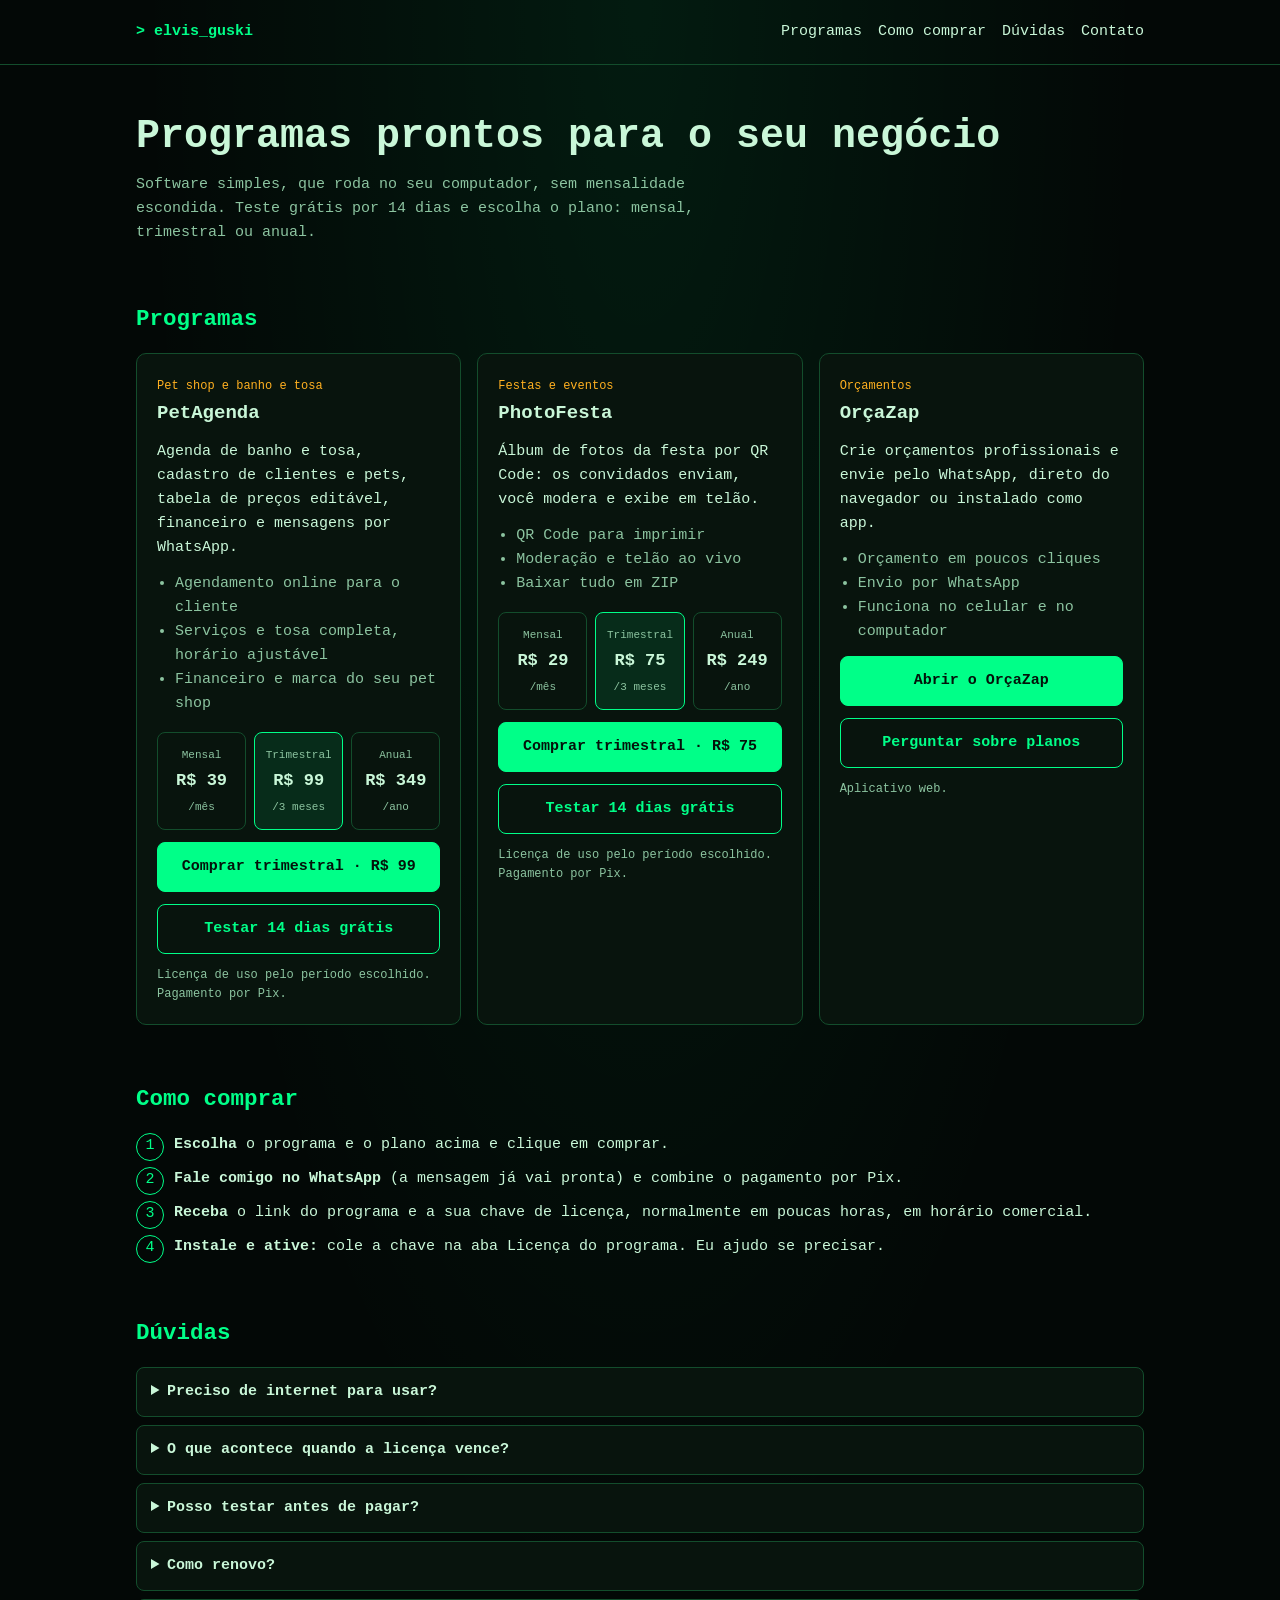
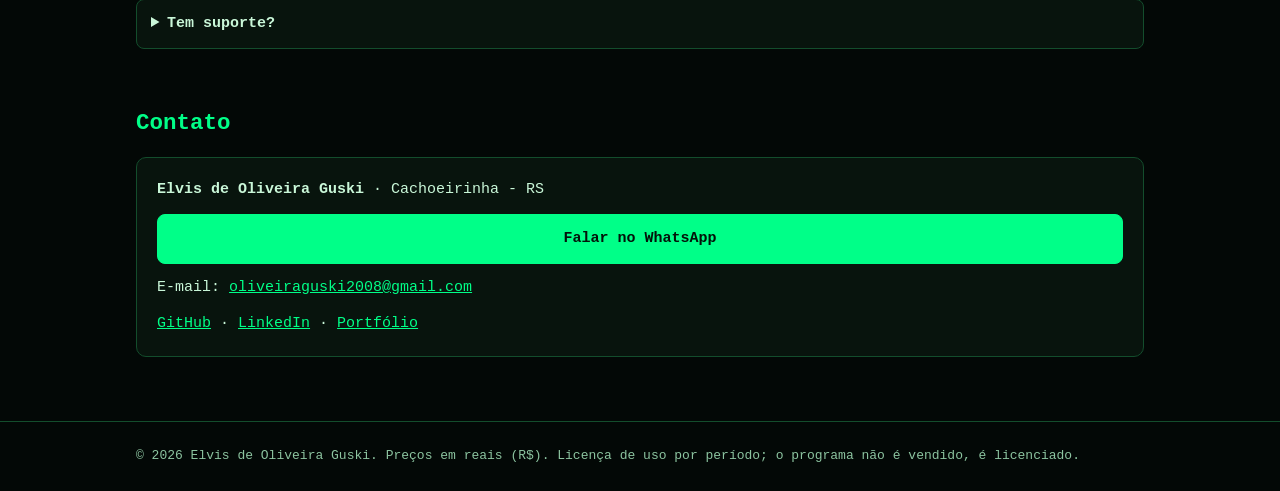
==== loja/index.html @ f05463cf "Adiciona vitrine de programas (/loja) e link no menu Co-Authored-By: Claude Sonnet 5.5 <noreply@anth" ====
<!doctype html>
<html lang="pt-BR">
<head>
<meta charset="utf-8">
<meta name="viewport" content="width=device-width, initial-scale=1">
<title>Elvis Guski | Programas</title>
<meta name="description" content="PetAgenda, PhotoFesta e OrçaZap: programas prontos para o seu negócio, com licença mensal, trimestral ou anual.">
<style>
:root{--bg:#030806;--card:#08140d;--line:#134d2c;--neon:#00ff88;--text:#c9f7d8;--muted:#8cc4a0;--amber:#ffb020;
--mono:ui-monospace,"JetBrains Mono","Cascadia Code",Consolas,monospace}
*{box-sizing:border-box;margin:0;padding:0}
body{font-family:var(--mono);font-size:15px;line-height:1.6;color:var(--text);
background:radial-gradient(ellipse at top,rgba(0,255,136,.08),transparent 55%),var(--bg)}
a{color:var(--neon)}
.wrap{max-width:1040px;margin:0 auto;padding:0 16px}
header{padding:20px 0;border-bottom:1px solid var(--line)}
header .wrap{display:flex;justify-content:space-between;align-items:center;gap:12px;flex-wrap:wrap}
.logo{font-weight:700;color:var(--neon);text-decoration:none}
nav a{margin-left:16px;text-decoration:none;color:var(--text)}
h1{font-size:clamp(26px,5vw,40px);margin:48px 0 12px;line-height:1.2}
.lead{color:var(--muted);max-width:640px}
h2{margin:56px 0 16px;color:var(--neon)}
.grid{display:grid;grid-template-columns:repeat(auto-fit,minmax(290px,1fr));gap:16px}
.card{background:var(--card);border:1px solid var(--line);border-radius:10px;padding:20px;display:flex;flex-direction:column;gap:12px}
.card h3{font-size:19px}
.tag{font-size:12px;color:var(--amber)}
.card ul{margin-left:18px;color:var(--muted)}
.plans{display:grid;grid-template-columns:repeat(3,1fr);gap:8px;margin-top:4px}
.plan{border:1px solid var(--line);border-radius:8px;padding:10px 6px;text-align:center;background:transparent;color:var(--text);font:inherit;cursor:pointer}
.plan[aria-pressed=true]{border-color:var(--neon);background:rgba(0,255,136,.1)}
.plan b{display:block;font-size:17px}
.plan small{color:var(--muted);font-size:11px}
.btn{display:block;text-align:center;padding:12px;border-radius:8px;text-decoration:none;font-weight:700;border:1px solid var(--neon);color:var(--neon)}
.btn.primary{background:var(--neon);color:#03130a}
.btn[hidden]{display:none}
.note{font-size:12px;color:var(--muted)}
.steps{counter-reset:s;list-style:none;display:grid;gap:10px}
.steps li{counter-increment:s;padding-left:38px;position:relative}
.steps li::before{content:counter(s);position:absolute;left:0;top:0;width:26px;height:26px;border:1px solid var(--neon);border-radius:50%;text-align:center;line-height:24px;color:var(--neon)}
details{border:1px solid var(--line);border-radius:8px;padding:12px 14px;margin-bottom:8px;background:var(--card)}
summary{cursor:pointer;font-weight:700}
details p{margin-top:8px;color:var(--muted)}
footer{margin-top:64px;padding:24px 0;border-top:1px solid var(--line);color:var(--muted);font-size:13px}
</style>
</head>
<body>
<header><div class="wrap">
  <a class="logo" href="/">&gt; elvis_guski</a>
  <nav><a href="#programas">Programas</a><a href="#como">Como comprar</a><a href="#duvidas">Dúvidas</a><a href="#contato">Contato</a></nav>
</div></header>

<main class="wrap">
  <h1>Programas prontos para o seu negócio</h1>
  <p class="lead">Software simples, que roda no seu computador, sem mensalidade escondida. Teste grátis por 14 dias e escolha o plano: mensal, trimestral ou anual.</p>

  <h2 id="programas">Programas</h2>
  <div class="grid" id="produtos"></div>

  <h2 id="como">Como comprar</h2>
  <ol class="steps">
    <li><b>Escolha</b> o programa e o plano acima e clique em comprar.</li>
    <li><b>Fale comigo no WhatsApp</b> (a mensagem já vai pronta) e combine o pagamento por Pix.</li>
    <li><b>Receba</b> o link do programa e a sua chave de licença, normalmente em poucas horas, em horário comercial.</li>
    <li><b>Instale e ative:</b> cole a chave na aba Licença do programa. Eu ajudo se precisar.</li>
  </ol>

  <h2 id="duvidas">Dúvidas</h2>
  <details><summary>Preciso de internet para usar?</summary><p>PetAgenda e PhotoFesta rodam no seu computador e guardam seus dados lá. A internet só é necessária para o link público de agendamento ou para os convidados enviarem fotos.</p></details>
  <details><summary>O que acontece quando a licença vence?</summary><p>Há 3 dias de tolerância. Depois o programa fica só para consulta: você não perde nenhum dado e volta a usar tudo ao renovar.</p></details>
  <details><summary>Posso testar antes de pagar?</summary><p>Sim. Todo programa começa com 14 dias de teste. Peça o link pelo WhatsApp.</p></details>
  <details><summary>Como renovo?</summary><p>Chame no WhatsApp. Uma nova chave soma ao tempo que ainda restar.</p></details>
  <details><summary>Tem suporte?</summary><p>Sim, por WhatsApp e e-mail, para instalar, configurar e tirar dúvidas.</p></details>

  <h2 id="contato">Contato</h2>
  <div class="card">
    <p><b>Elvis de Oliveira Guski</b> · Cachoeirinha - RS</p>
    <a class="btn primary" id="zap" href="#" target="_blank" rel="noopener">Falar no WhatsApp</a>
    <p>E-mail: <a id="mail" href="#"></a></p>
    <p><a href="https://github.com/elvisguski-dev" target="_blank" rel="noopener">GitHub</a> ·
       <a href="https://www.linkedin.com/in/elvis-guski-3110863a7" target="_blank" rel="noopener">LinkedIn</a> ·
       <a href="/">Portfólio</a></p>
  </div>
</main>

<footer><div class="wrap">© 2026 Elvis de Oliveira Guski. Preços em reais (R$). Licença de uso por período; o programa não é vendido, é licenciado.</div></footer>

<script>
/* =========================================================
   CONFIGURAÇÃO: edite só esta parte para mudar preços e contato.
   Depois de salvar e dar push no GitHub, o Vercel republica sozinho.
   Os preços abaixo são EXEMPLOS: ajuste para os seus.
   ========================================================= */
const CONFIG = {
  whatsapp: "5551989085153",              // DDI 55 + DDD + número, só dígitos
  email: "oliveiraguski2008@gmail.com",
  // Se criar um link de pagamento (Mercado Pago, etc.), cole aqui por produto e plano.
  // Vazio = o botão "Pagar online" não aparece e a compra é pelo WhatsApp.
  produtos: [
    { id:"petagenda", nome:"PetAgenda", tag:"Pet shop e banho e tosa",
      desc:"Agenda de banho e tosa, cadastro de clientes e pets, tabela de preços editável, financeiro e mensagens por WhatsApp.",
      itens:["Agendamento online para o cliente","Serviços e tosa completa, horário ajustável","Financeiro e marca do seu pet shop"],
      planos:{ mensal:{preco:39,link:""}, trimestral:{preco:99,link:""}, anual:{preco:349,link:""} } },
    { id:"photofesta", nome:"PhotoFesta", tag:"Festas e eventos",
      desc:"Álbum de fotos da festa por QR Code: os convidados enviam, você modera e exibe em telão.",
      itens:["QR Code para imprimir","Moderação e telão ao vivo","Baixar tudo em ZIP"],
      planos:{ mensal:{preco:29,link:""}, trimestral:{preco:75,link:""}, anual:{preco:249,link:""} } },
    { id:"orcazap", nome:"OrçaZap", tag:"Orçamentos",
      desc:"Crie orçamentos profissionais e envie pelo WhatsApp, direto do navegador ou instalado como app.",
      itens:["Orçamento em poucos cliques","Envio por WhatsApp","Funciona no celular e no computador"],
      planos:null, demo:"https://orcazap-seven.vercel.app" }
  ]
};

const brl = n => "R$ " + n.toLocaleString("pt-BR");
const nomePlano = {mensal:"Mensal", trimestral:"Trimestral", anual:"Anual"};
const sufixo = {mensal:"/mês", trimestral:"/3 meses", anual:"/ano"};
const zapUrl = msg => "https://wa.me/" + CONFIG.whatsapp + "?text=" + encodeURIComponent(msg);

document.getElementById("zap").href = zapUrl("Olá Elvis! Vim pelo seu site e quero saber mais sobre os programas.");
const mail = document.getElementById("mail");
mail.href = "mailto:" + CONFIG.email; mail.textContent = CONFIG.email;

const box = document.getElementById("produtos");
CONFIG.produtos.forEach(p => {
  const card = document.createElement("div"); card.className = "card";
  const h = document.createElement("div");
  const t = document.createElement("span"); t.className = "tag"; t.textContent = p.tag;
  const h3 = document.createElement("h3"); h3.textContent = p.nome;
  h.append(t, h3);
  const d = document.createElement("p"); d.textContent = p.desc;
  const ul = document.createElement("ul"); p.itens.forEach(i => { const li = document.createElement("li"); li.textContent = i; ul.append(li); });
  card.append(h, d, ul);

  if (p.planos) {
    let atual = "trimestral";
    const plans = document.createElement("div"); plans.className = "plans";
    const buy = document.createElement("a"); buy.className = "btn primary"; buy.target = "_blank"; buy.rel = "noopener";
    const pay = document.createElement("a"); pay.className = "btn"; pay.target = "_blank"; pay.rel = "noopener"; pay.textContent = "Pagar online";
    const refresh = () => {
      const pl = p.planos[atual];
      buy.href = zapUrl(`Olá Elvis! Quero comprar o ${p.nome}, plano ${nomePlano[atual].toLowerCase()} (${brl(pl.preco)}).`);
      buy.textContent = `Comprar ${nomePlano[atual].toLowerCase()} · ${brl(pl.preco)}`;
      if (pl.link) { pay.href = pl.link; pay.hidden = false; } else pay.hidden = true;
      plans.querySelectorAll("button").forEach(b => b.setAttribute("aria-pressed", b.dataset.k === atual));
    };
    Object.keys(p.planos).forEach(k => {
      const b = document.createElement("button"); b.className = "plan"; b.dataset.k = k;
      b.innerHTML = "<small></small><b></b><small></small>";
      b.children[0].textContent = nomePlano[k]; b.children[1].textContent = brl(p.planos[k].preco); b.children[2].textContent = sufixo[k];
      b.onclick = () => { atual = k; refresh(); };
      plans.append(b);
    });
    const trial = document.createElement("a"); trial.className = "btn"; trial.target = "_blank"; trial.rel = "noopener";
    trial.href = zapUrl(`Olá Elvis! Quero testar o ${p.nome} por 14 dias.`); trial.textContent = "Testar 14 dias grátis";
    card.append(plans, buy, pay, trial);
    refresh();
  } else {
    const a = document.createElement("a"); a.className = "btn primary"; a.href = p.demo; a.target = "_blank"; a.rel = "noopener"; a.textContent = "Abrir o OrçaZap";
    const b = document.createElement("a"); b.className = "btn"; b.target = "_blank"; b.rel = "noopener";
    b.href = zapUrl("Olá Elvis! Quero saber sobre planos do OrçaZap."); b.textContent = "Perguntar sobre planos";
    card.append(a, b);
  }
  const n = document.createElement("p"); n.className = "note";
  n.textContent = p.planos ? "Licença de uso pelo período escolhido. Pagamento por Pix." : "Aplicativo web.";
  card.append(n);
  box.append(card);
});
</script>
</body>
</html>
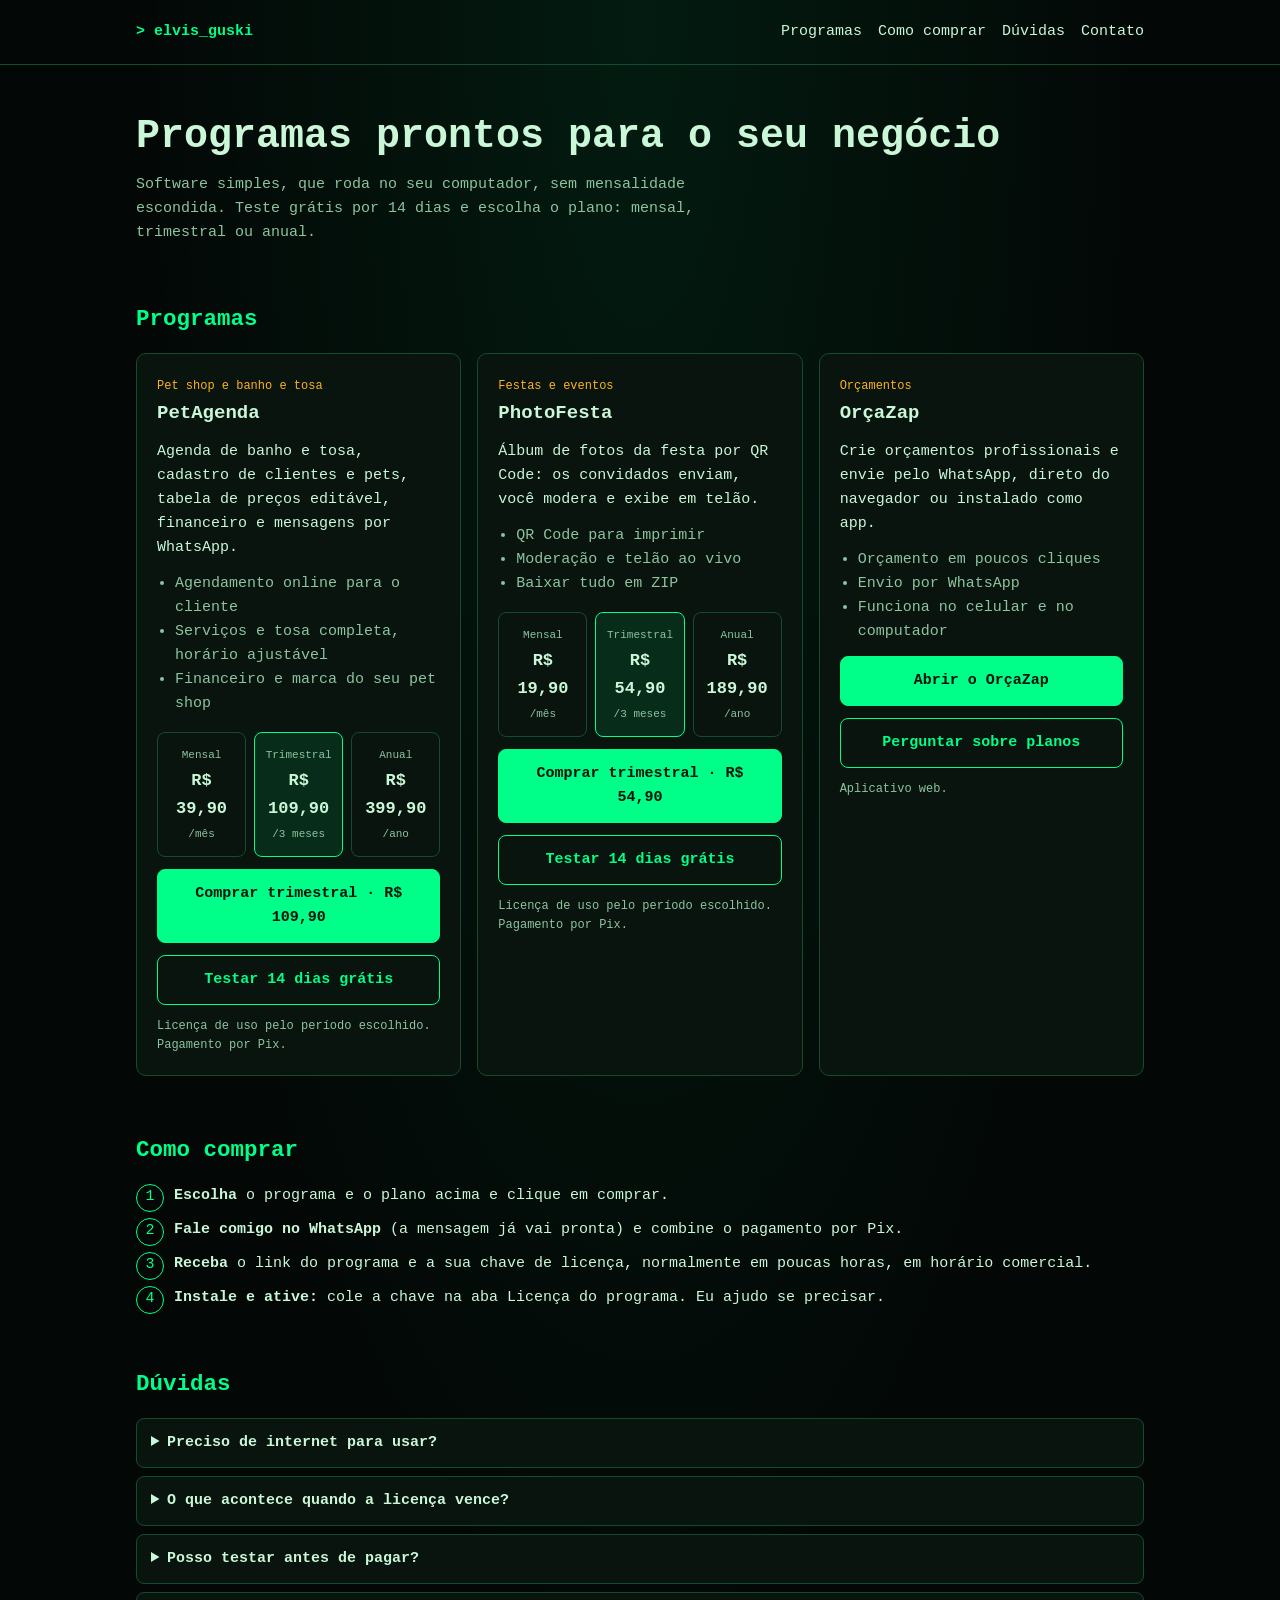
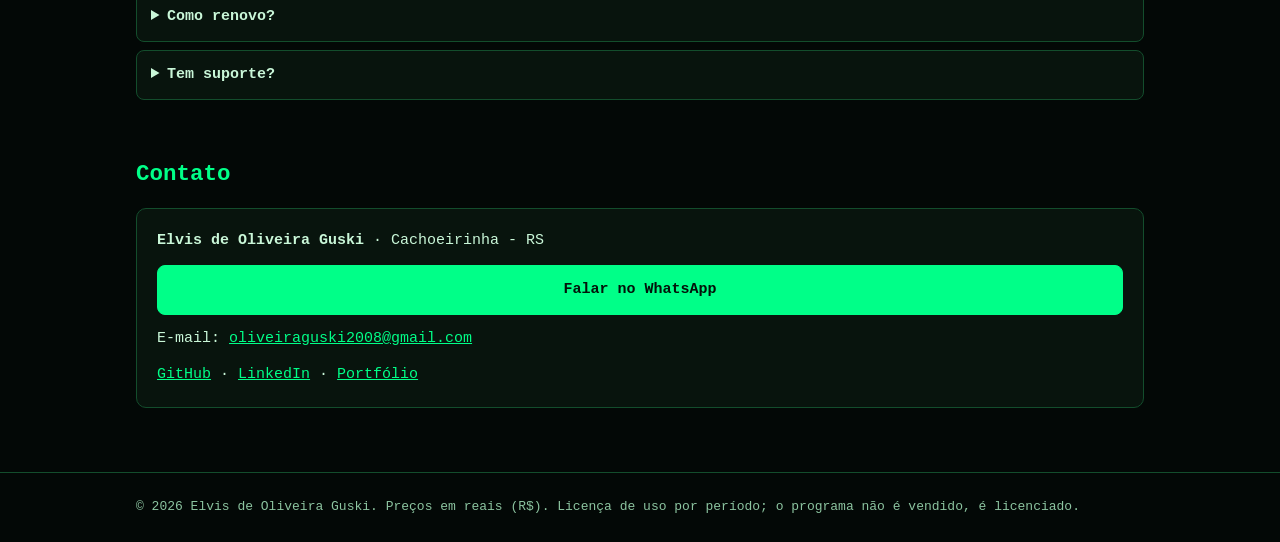
==== commit 664f433c: "Ajusta precos da vitrine conforme pesquisa de mercado Co-Authored-By: Claude Sonnet 5.5 <noreply@ant" ====
--- a/loja/index.html
+++ b/loja/index.html
@@ -88,7 +88,7 @@
 /* =========================================================
    CONFIGURAÇÃO: edite só esta parte para mudar preços e contato.
    Depois de salvar e dar push no GitHub, o Vercel republica sozinho.
-   Os preços abaixo são EXEMPLOS: ajuste para os seus.
+   Preços definidos em 22/11/2026 um pouco abaixo da concorrência pesquisada; ajuste quando quiser.
    ========================================================= */
 const CONFIG = {
   whatsapp: "5551989085153",              // DDI 55 + DDD + número, só dígitos
@@ -99,11 +99,11 @@
     { id:"petagenda", nome:"PetAgenda", tag:"Pet shop e banho e tosa",
       desc:"Agenda de banho e tosa, cadastro de clientes e pets, tabela de preços editável, financeiro e mensagens por WhatsApp.",
       itens:["Agendamento online para o cliente","Serviços e tosa completa, horário ajustável","Financeiro e marca do seu pet shop"],
-      planos:{ mensal:{preco:39,link:""}, trimestral:{preco:99,link:""}, anual:{preco:349,link:""} } },
+      planos:{ mensal:{preco:39.9,link:""}, trimestral:{preco:109.9,link:""}, anual:{preco:399.9,link:""} } },
     { id:"photofesta", nome:"PhotoFesta", tag:"Festas e eventos",
       desc:"Álbum de fotos da festa por QR Code: os convidados enviam, você modera e exibe em telão.",
       itens:["QR Code para imprimir","Moderação e telão ao vivo","Baixar tudo em ZIP"],
-      planos:{ mensal:{preco:29,link:""}, trimestral:{preco:75,link:""}, anual:{preco:249,link:""} } },
+      planos:{ mensal:{preco:19.9,link:""}, trimestral:{preco:54.9,link:""}, anual:{preco:189.9,link:""} } },
     { id:"orcazap", nome:"OrçaZap", tag:"Orçamentos",
       desc:"Crie orçamentos profissionais e envie pelo WhatsApp, direto do navegador ou instalado como app.",
       itens:["Orçamento em poucos cliques","Envio por WhatsApp","Funciona no celular e no computador"],
@@ -111,7 +111,7 @@
   ]
 };
 
-const brl = n => "R$ " + n.toLocaleString("pt-BR");
+const brl = n => "R$ " + n.toLocaleString("pt-BR",{minimumFractionDigits:2,maximumFractionDigits:2});
 const nomePlano = {mensal:"Mensal", trimestral:"Trimestral", anual:"Anual"};
 const sufixo = {mensal:"/mês", trimestral:"/3 meses", anual:"/ano"};
 const zapUrl = msg => "https://wa.me/" + CONFIG.whatsapp + "?text=" + encodeURIComponent(msg);
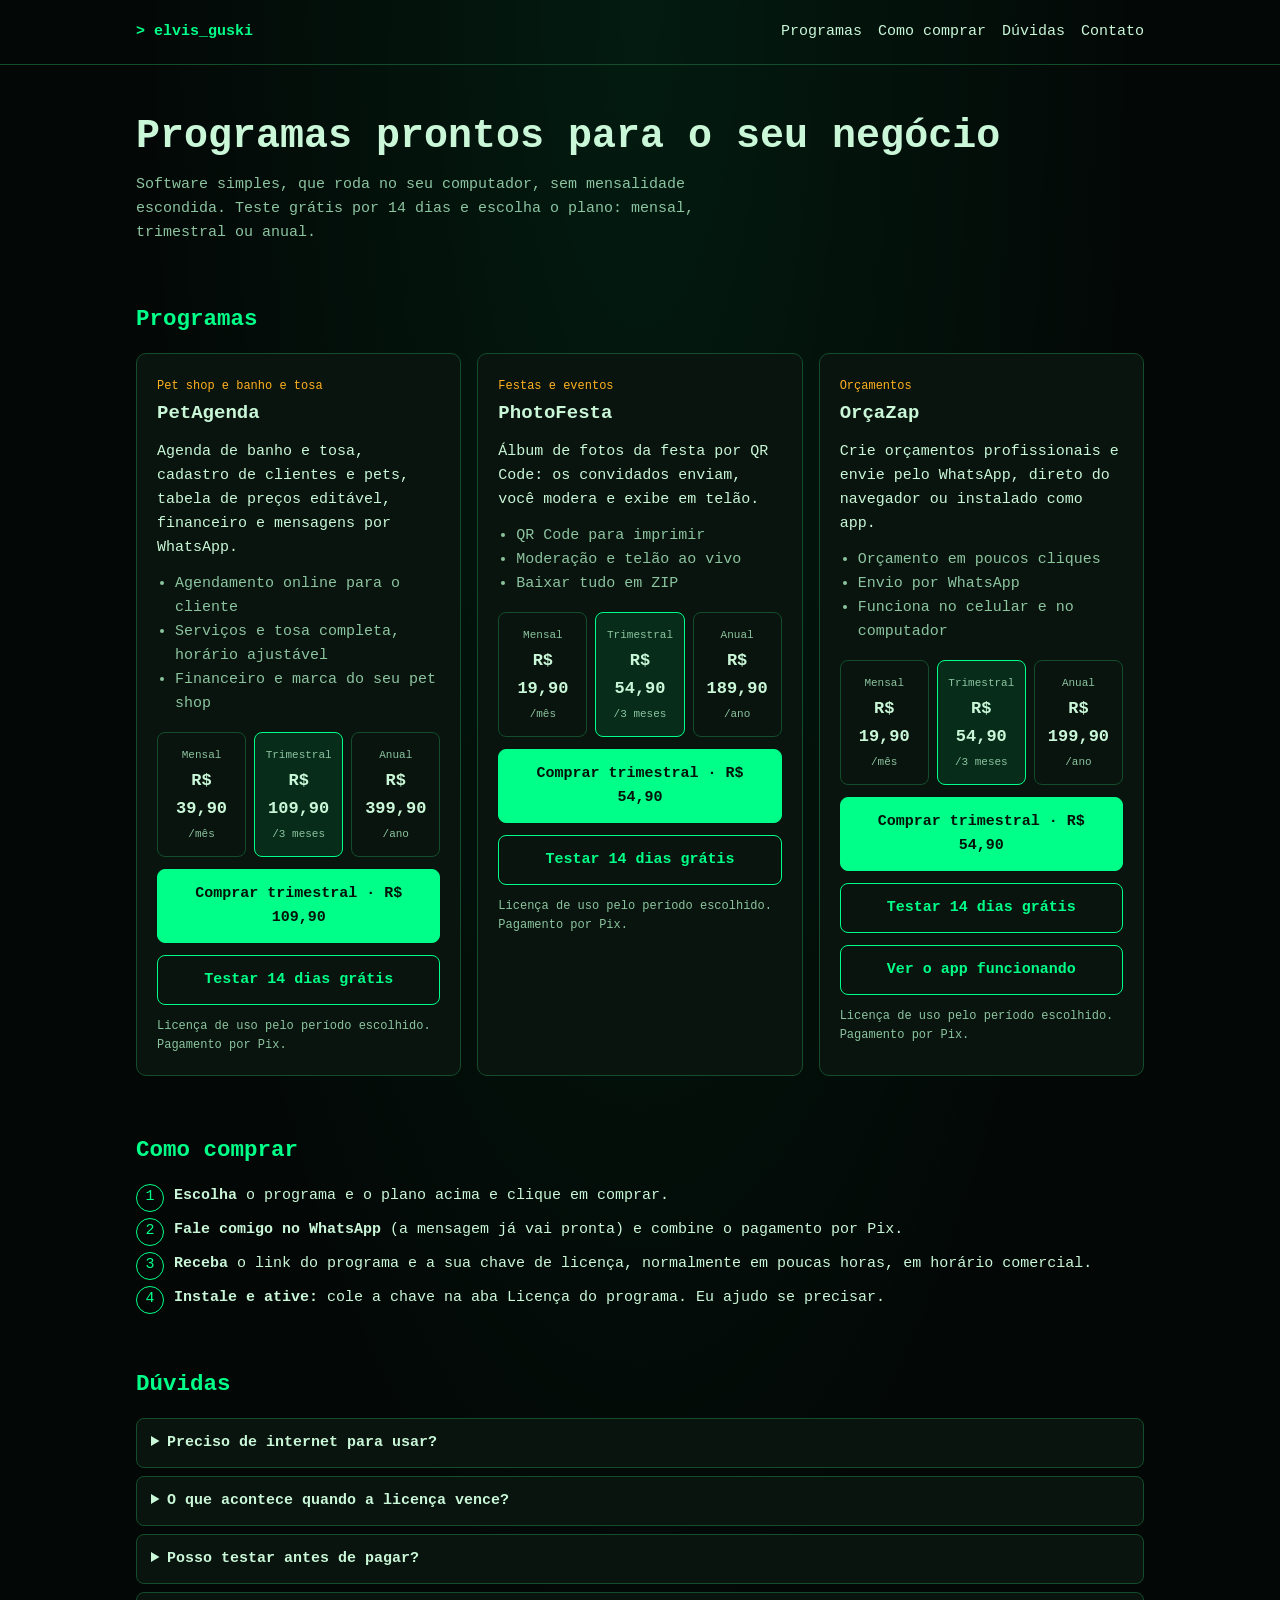
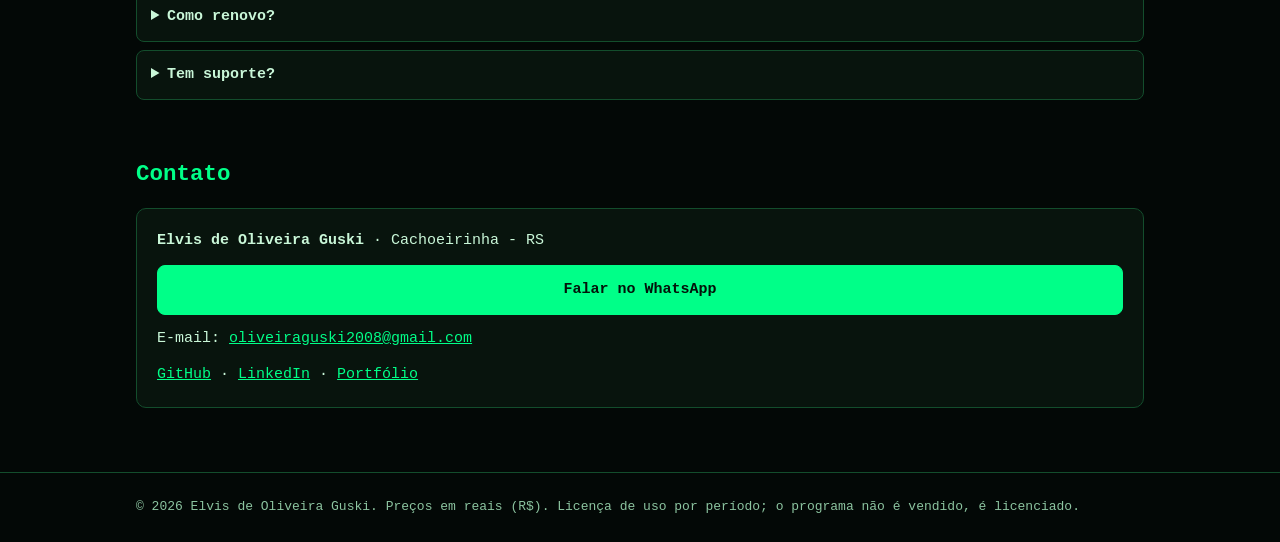
==== commit 495a0ce1: "Inclui planos do OrcaZap na vitrine Co-Authored-By: Claude Sonnet 5.5 <noreply@anthropic.com> Claude" ====
--- a/loja/index.html
+++ b/loja/index.html
@@ -107,7 +107,7 @@
     { id:"orcazap", nome:"OrçaZap", tag:"Orçamentos",
       desc:"Crie orçamentos profissionais e envie pelo WhatsApp, direto do navegador ou instalado como app.",
       itens:["Orçamento em poucos cliques","Envio por WhatsApp","Funciona no celular e no computador"],
-      planos:null, demo:"https://orcazap-seven.vercel.app" }
+      planos:{ mensal:{preco:19.9,link:""}, trimestral:{preco:54.9,link:""}, anual:{preco:199.9,link:""} }, demo:"https://orcazap-seven.vercel.app" }
   ]
 };
 
@@ -153,6 +153,7 @@
     const trial = document.createElement("a"); trial.className = "btn"; trial.target = "_blank"; trial.rel = "noopener";
     trial.href = zapUrl(`Olá Elvis! Quero testar o ${p.nome} por 14 dias.`); trial.textContent = "Testar 14 dias grátis";
     card.append(plans, buy, pay, trial);
+    if (p.demo) { const demo = document.createElement("a"); demo.className = "btn"; demo.href = p.demo; demo.target = "_blank"; demo.rel = "noopener"; demo.textContent = "Ver o app funcionando"; card.append(demo); }
     refresh();
   } else {
     const a = document.createElement("a"); a.className = "btn primary"; a.href = p.demo; a.target = "_blank"; a.rel = "noopener"; a.textContent = "Abrir o OrçaZap";
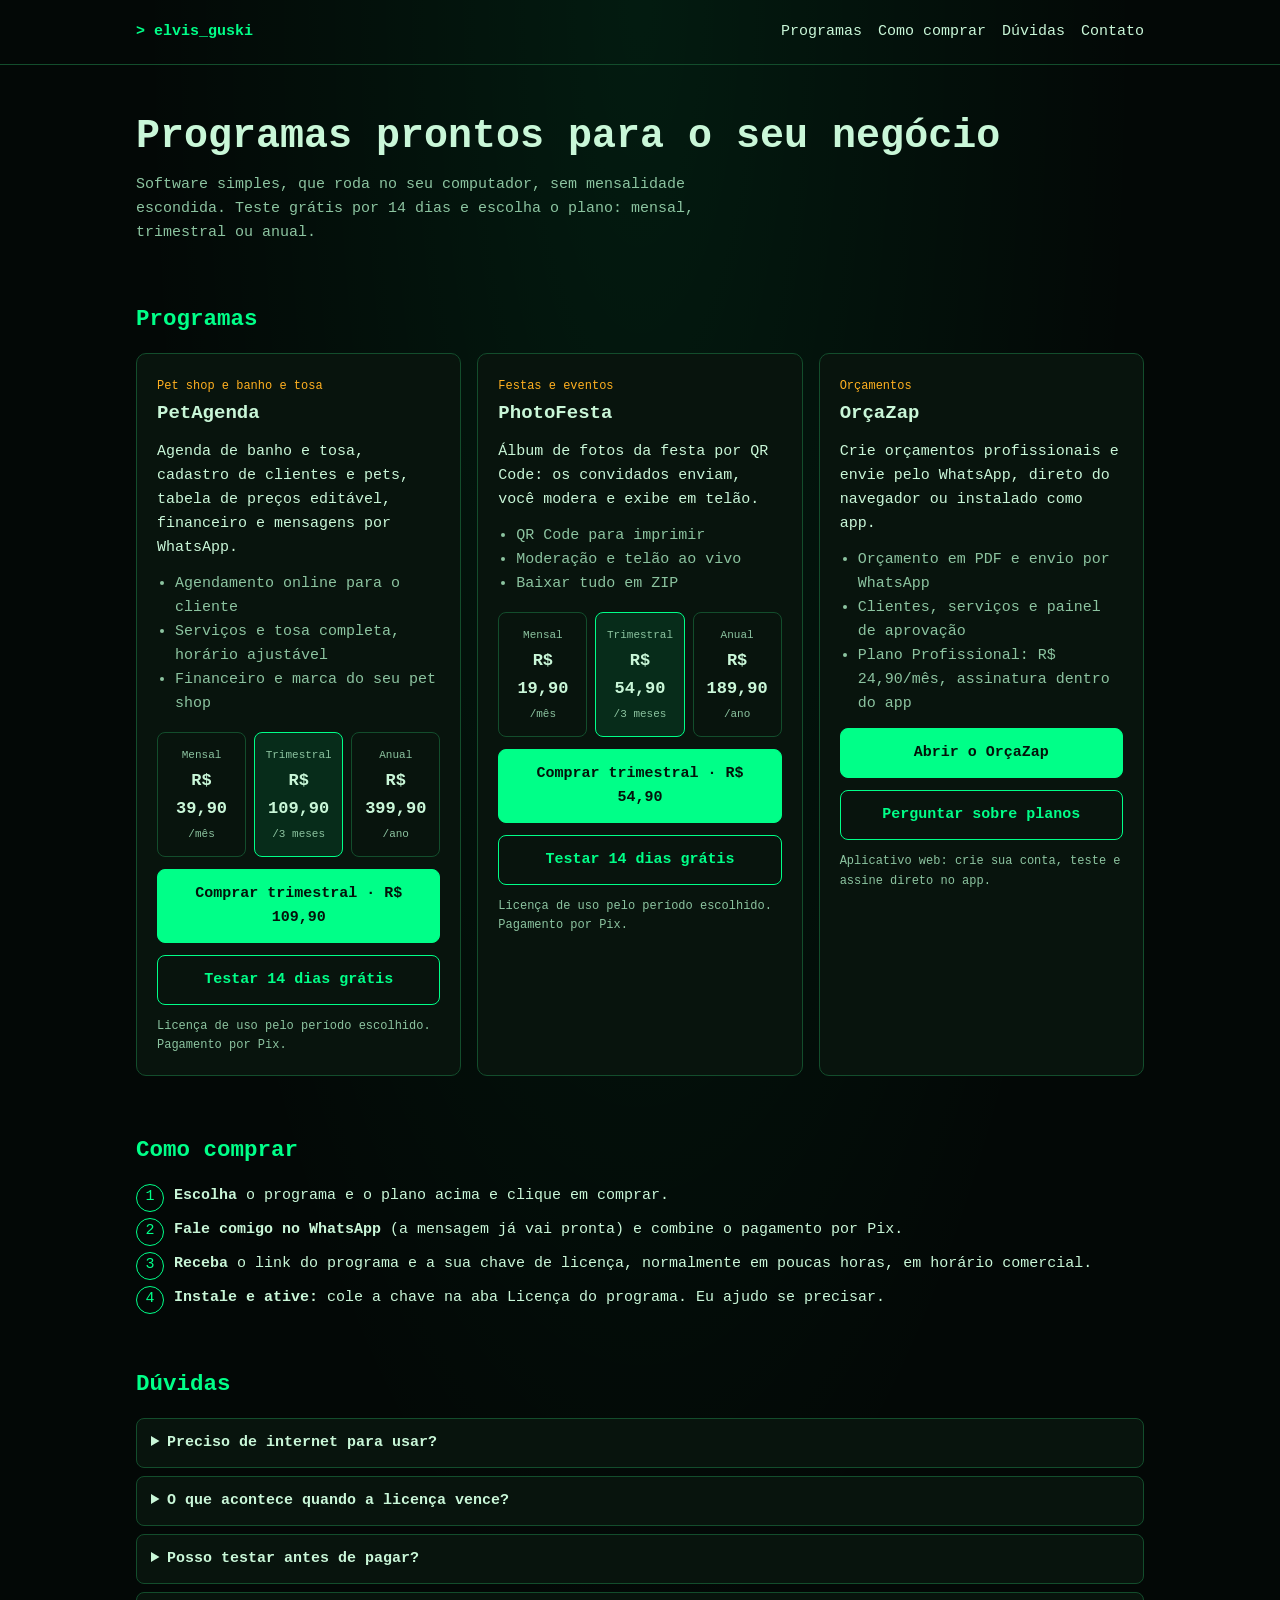
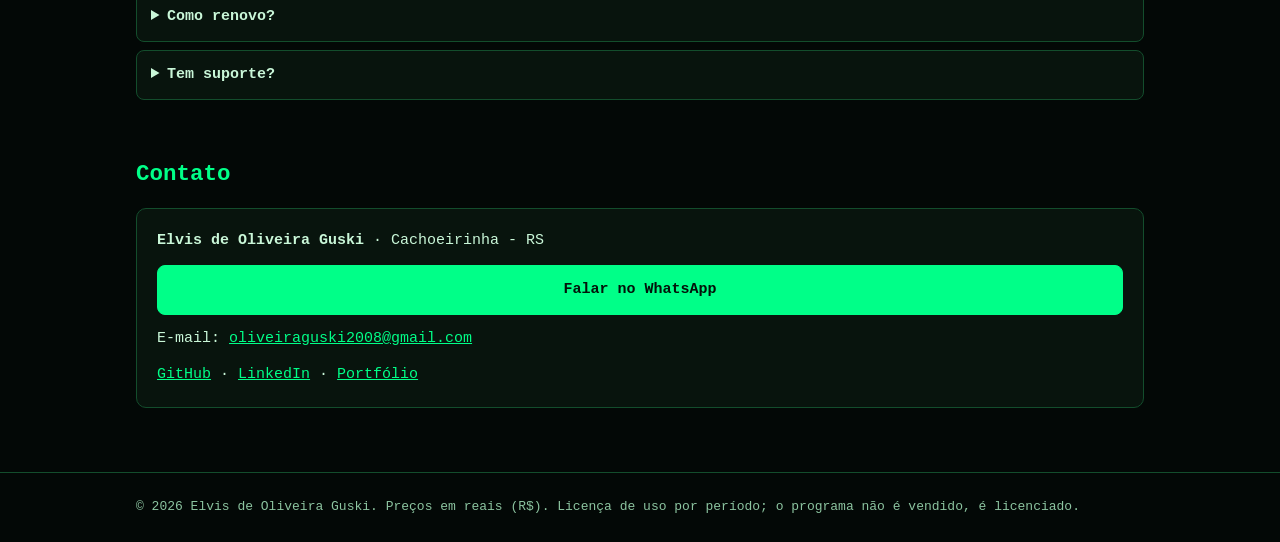
==== commit d9787b70: "Corrige OrcaZap na vitrine: plano Profissional R$ 24,90 dentro do app Co-Authored-By: Claude Sonnet " ====
--- a/loja/index.html
+++ b/loja/index.html
@@ -106,8 +106,8 @@
       planos:{ mensal:{preco:19.9,link:""}, trimestral:{preco:54.9,link:""}, anual:{preco:189.9,link:""} } },
     { id:"orcazap", nome:"OrçaZap", tag:"Orçamentos",
       desc:"Crie orçamentos profissionais e envie pelo WhatsApp, direto do navegador ou instalado como app.",
-      itens:["Orçamento em poucos cliques","Envio por WhatsApp","Funciona no celular e no computador"],
-      planos:{ mensal:{preco:19.9,link:""}, trimestral:{preco:54.9,link:""}, anual:{preco:199.9,link:""} }, demo:"https://orcazap-seven.vercel.app" }
+      itens:["Orçamento em PDF e envio por WhatsApp","Clientes, serviços e painel de aprovação","Plano Profissional: R$ 24,90/mês, assinatura dentro do app"],
+      planos:null, demo:"https://orcazap-seven.vercel.app" }
   ]
 };
 
@@ -162,7 +162,7 @@
     card.append(a, b);
   }
   const n = document.createElement("p"); n.className = "note";
-  n.textContent = p.planos ? "Licença de uso pelo período escolhido. Pagamento por Pix." : "Aplicativo web.";
+  n.textContent = p.planos ? "Licença de uso pelo período escolhido. Pagamento por Pix." : "Aplicativo web: crie sua conta, teste e assine direto no app.";
   card.append(n);
   box.append(card);
 });
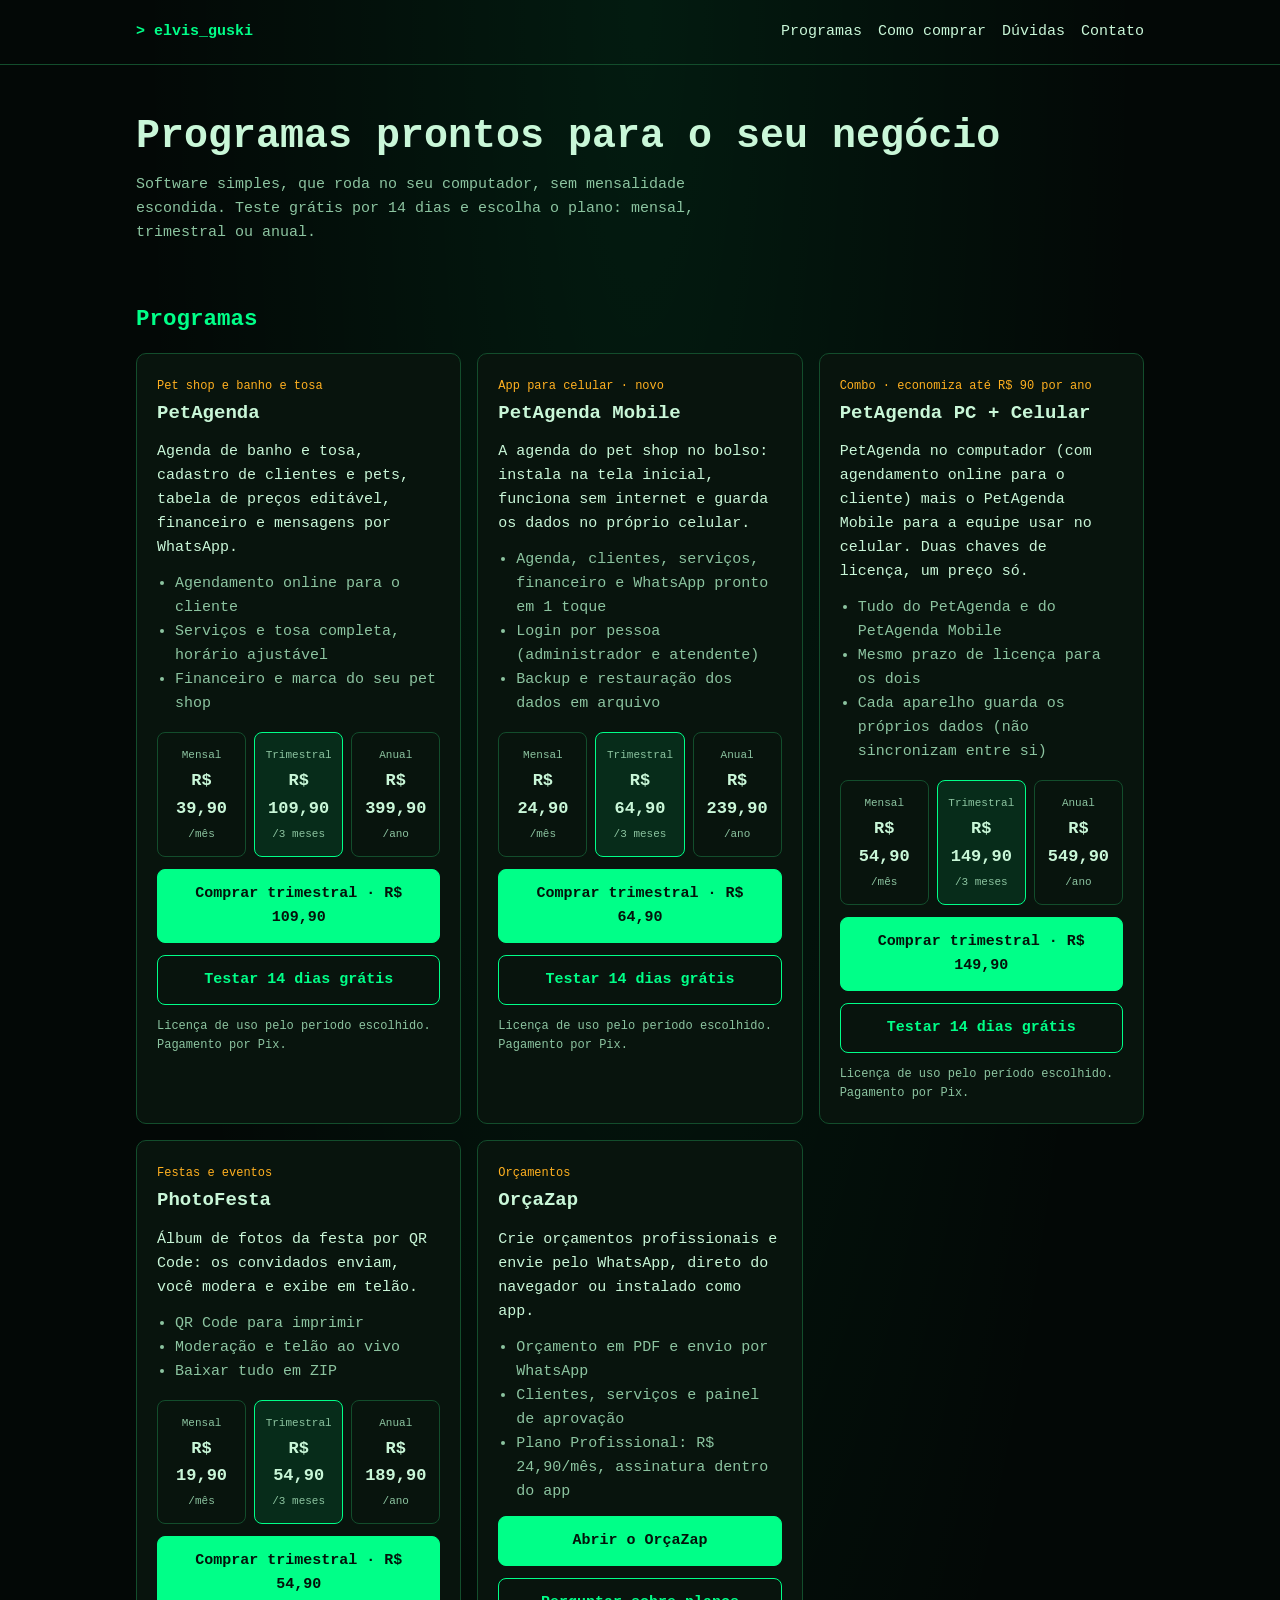
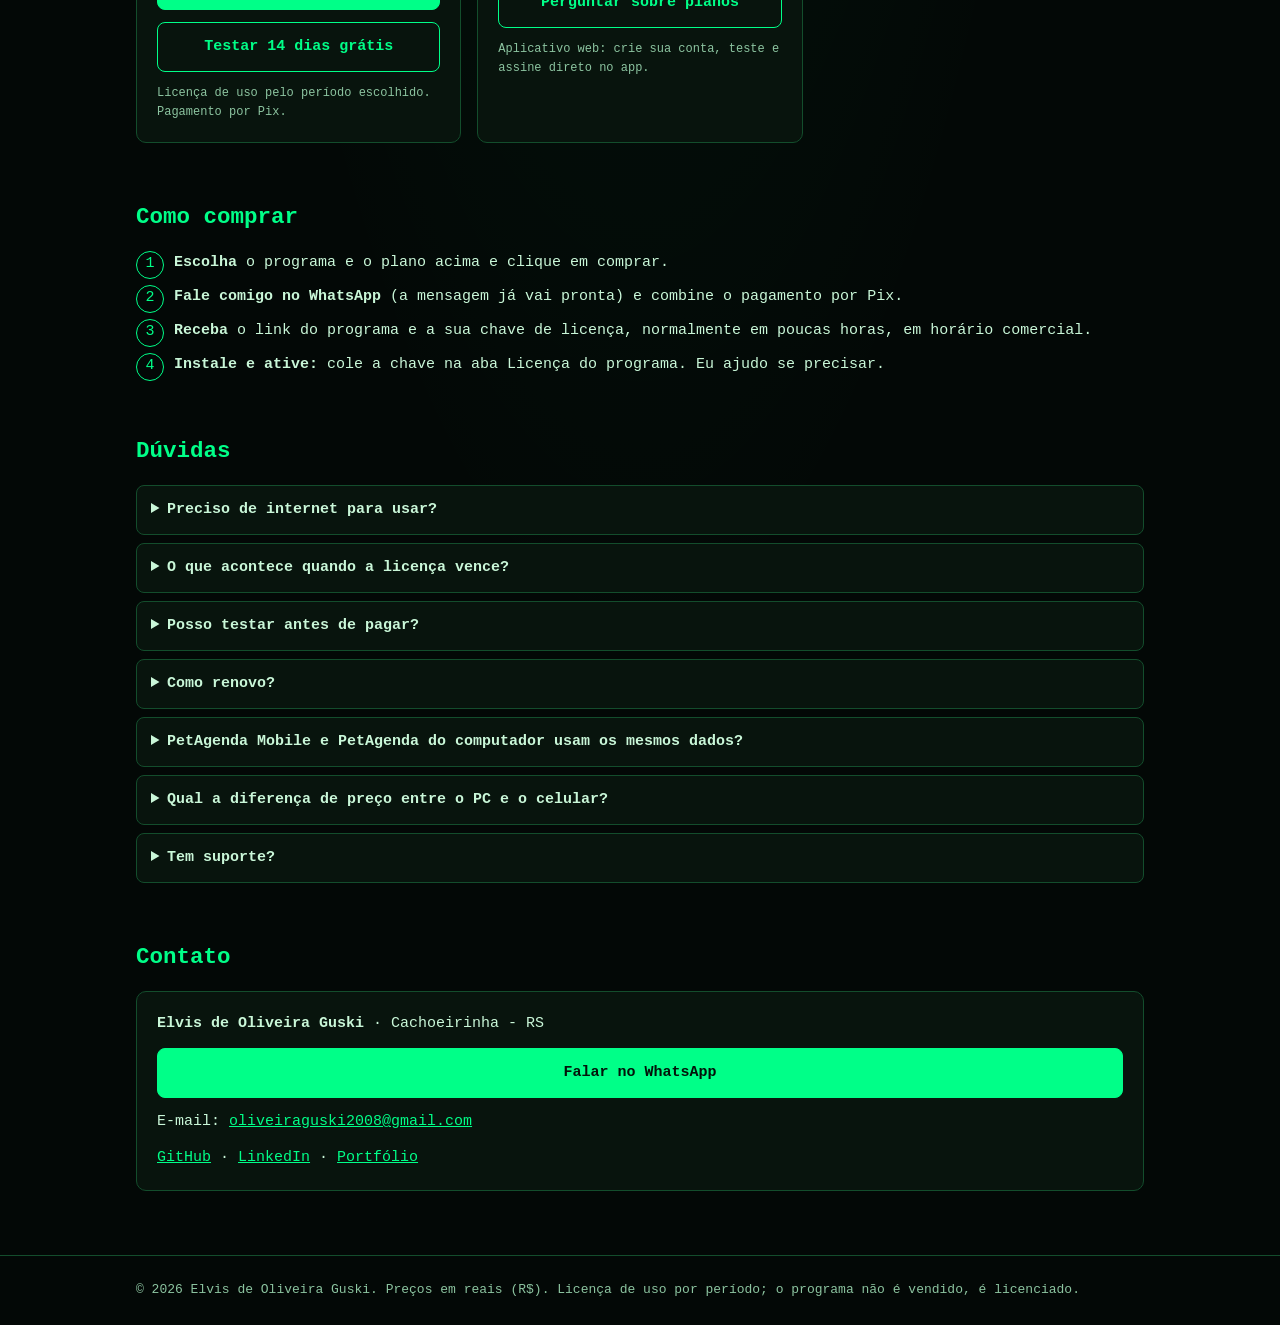
==== commit 6dc61879: "Loja: PetAgenda Mobile e combo PC + Celular Co-Authored-By: Claude Sonnet 5.5 <noreply@anthropic.com" ====
--- a/loja/index.html
+++ b/loja/index.html
@@ -4,7 +4,7 @@
 <meta charset="utf-8">
 <meta name="viewport" content="width=device-width, initial-scale=1">
 <title>Elvis Guski | Programas</title>
-<meta name="description" content="PetAgenda, PhotoFesta e OrçaZap: programas prontos para o seu negócio, com licença mensal, trimestral ou anual.">
+<meta name="description" content="PetAgenda, PetAgenda Mobile, PhotoFesta e OrçaZap: programas prontos para o seu negócio, com licença mensal, trimestral ou anual.">
 <style>
 :root{--bg:#030806;--card:#08140d;--line:#134d2c;--neon:#00ff88;--text:#c9f7d8;--muted:#8cc4a0;--amber:#ffb020;
 --mono:ui-monospace,"JetBrains Mono","Cascadia Code",Consolas,monospace}
@@ -65,10 +65,12 @@
   </ol>
 
   <h2 id="duvidas">Dúvidas</h2>
-  <details><summary>Preciso de internet para usar?</summary><p>PetAgenda e PhotoFesta rodam no seu computador e guardam seus dados lá. A internet só é necessária para o link público de agendamento ou para os convidados enviarem fotos.</p></details>
+  <details><summary>Preciso de internet para usar?</summary><p>PetAgenda e PhotoFesta rodam no seu computador e guardam seus dados lá. O PetAgenda Mobile roda no celular, funciona sem internet depois da primeira abertura e guarda os dados no próprio aparelho. A internet só é necessária para o link público de agendamento ou para os convidados enviarem fotos.</p></details>
   <details><summary>O que acontece quando a licença vence?</summary><p>Há 3 dias de tolerância. Depois o programa fica só para consulta: você não perde nenhum dado e volta a usar tudo ao renovar.</p></details>
   <details><summary>Posso testar antes de pagar?</summary><p>Sim. Todo programa começa com 14 dias de teste. Peça o link pelo WhatsApp.</p></details>
   <details><summary>Como renovo?</summary><p>Chame no WhatsApp. Uma nova chave soma ao tempo que ainda restar.</p></details>
+  <details><summary>PetAgenda Mobile e PetAgenda do computador usam os mesmos dados?</summary><p>Não. Cada um guarda os dados no próprio aparelho e eles não sincronizam entre si. O ideal é a recepção usar o computador e a equipe de banho usar o celular, cada um com a sua rotina, ou usar só o Mobile se você trabalha sozinho(a). Faça backup com frequência: no Mobile os dados só existem no celular.</p></details>
+  <details><summary>Qual a diferença de preço entre o PC e o celular?</summary><p>O PetAgenda do computador (R$ 39,90/mês) inclui o link de agendamento online para os seus clientes. O PetAgenda Mobile (R$ 24,90/mês) é a agenda para quem atende pelo celular. Quem quer os dois leva o combo por R$ 54,90/mês.</p></details>
   <details><summary>Tem suporte?</summary><p>Sim, por WhatsApp e e-mail, para instalar, configurar e tirar dúvidas.</p></details>
 
   <h2 id="contato">Contato</h2>
@@ -100,6 +102,14 @@
       desc:"Agenda de banho e tosa, cadastro de clientes e pets, tabela de preços editável, financeiro e mensagens por WhatsApp.",
       itens:["Agendamento online para o cliente","Serviços e tosa completa, horário ajustável","Financeiro e marca do seu pet shop"],
       planos:{ mensal:{preco:39.9,link:""}, trimestral:{preco:109.9,link:""}, anual:{preco:399.9,link:""} } },
+    { id:"petagenda-mobile", nome:"PetAgenda Mobile", tag:"App para celular · novo",
+      desc:"A agenda do pet shop no bolso: instala na tela inicial, funciona sem internet e guarda os dados no próprio celular.",
+      itens:["Agenda, clientes, serviços, financeiro e WhatsApp pronto em 1 toque","Login por pessoa (administrador e atendente)","Backup e restauração dos dados em arquivo"],
+      planos:{ mensal:{preco:24.9,link:""}, trimestral:{preco:64.9,link:""}, anual:{preco:239.9,link:""} } },
+    { id:"petagenda-combo", nome:"PetAgenda PC + Celular", tag:"Combo · economiza até R$ 90 por ano",
+      desc:"PetAgenda no computador (com agendamento online para o cliente) mais o PetAgenda Mobile para a equipe usar no celular. Duas chaves de licença, um preço só.",
+      itens:["Tudo do PetAgenda e do PetAgenda Mobile","Mesmo prazo de licença para os dois","Cada aparelho guarda os próprios dados (não sincronizam entre si)"],
+      planos:{ mensal:{preco:54.9,link:""}, trimestral:{preco:149.9,link:""}, anual:{preco:549.9,link:""} } },
     { id:"photofesta", nome:"PhotoFesta", tag:"Festas e eventos",
       desc:"Álbum de fotos da festa por QR Code: os convidados enviam, você modera e exibe em telão.",
       itens:["QR Code para imprimir","Moderação e telão ao vivo","Baixar tudo em ZIP"],
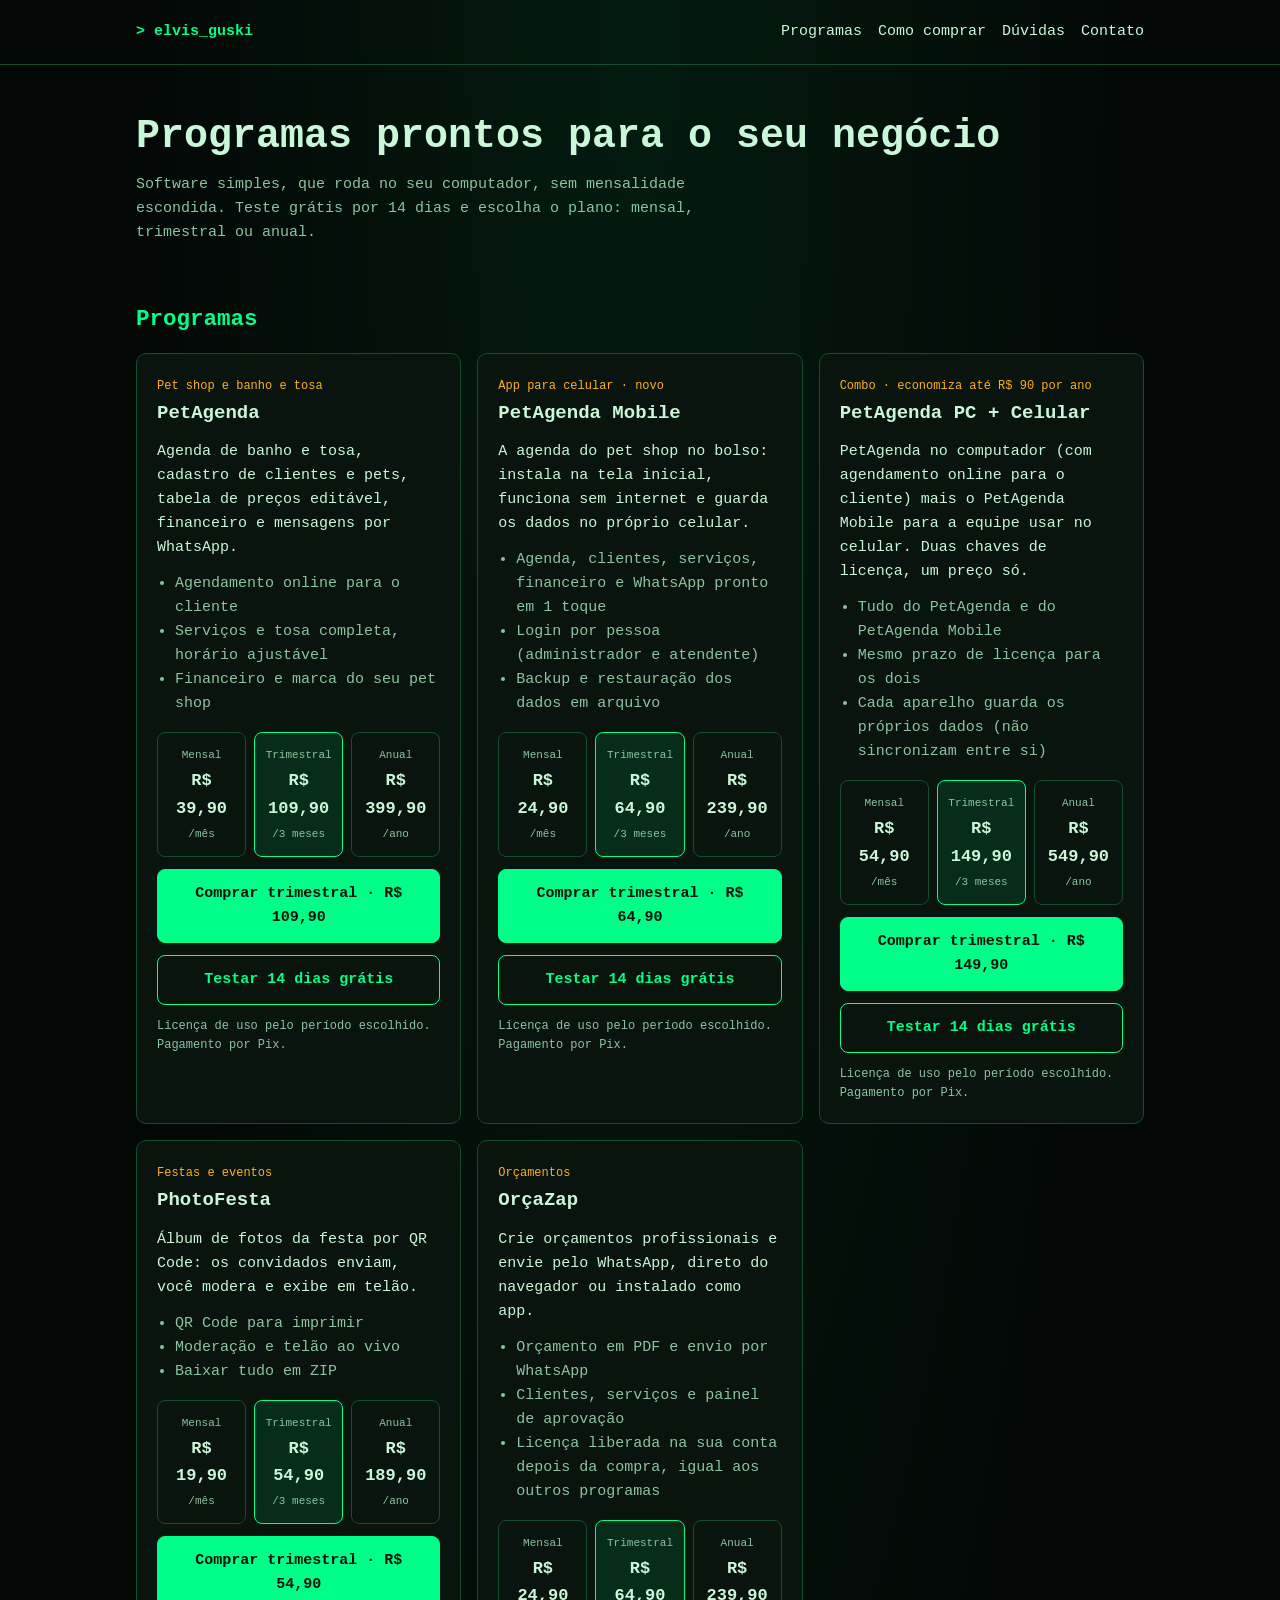
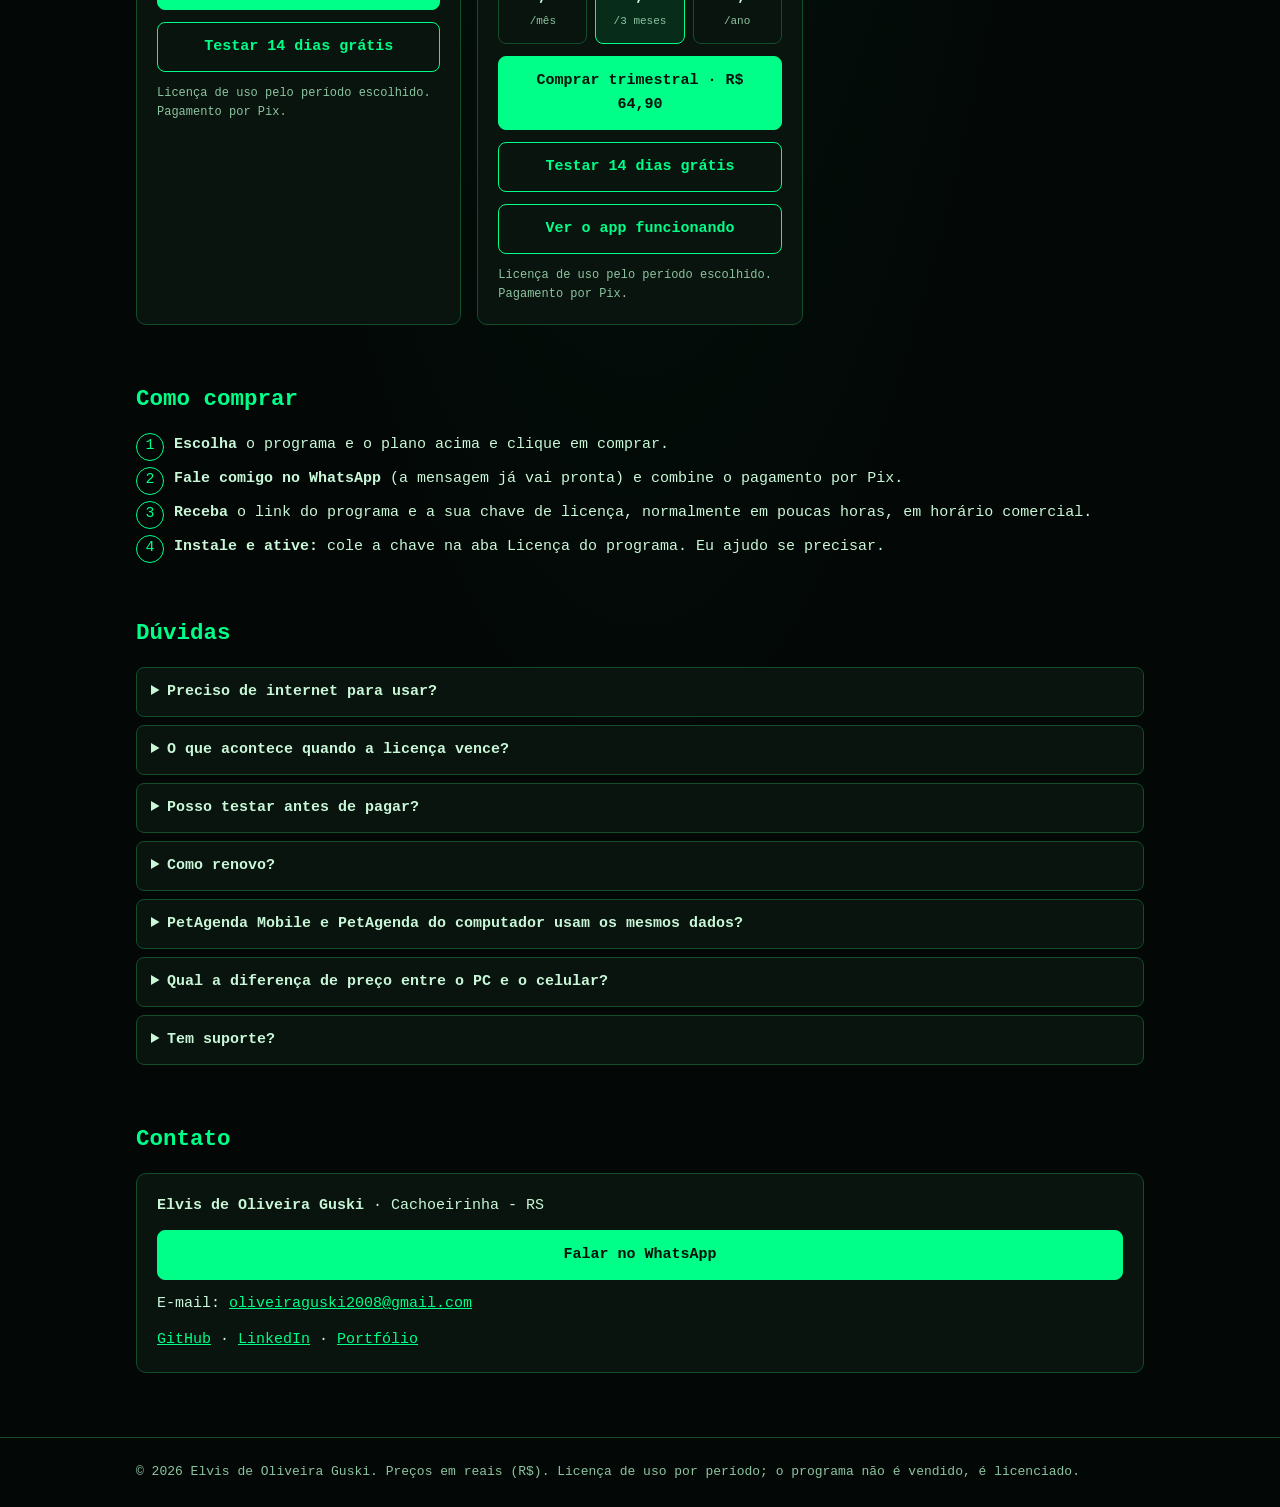
==== commit d345813e: "Loja: OrçaZap com planos mensal, trimestral e anual, venda igual aos outros Co-Authored-By: Claude S" ====
--- a/loja/index.html
+++ b/loja/index.html
@@ -95,7 +95,7 @@
 const CONFIG = {
   whatsapp: "5551989085153",              // DDI 55 + DDD + número, só dígitos
   email: "oliveiraguski2008@gmail.com",
-  // Se criar um link de pagamento (Mercado Pago, etc.), cole aqui por produto e plano.
+  // Se criar um link de pagamento, cole aqui por produto e plano.
   // Vazio = o botão "Pagar online" não aparece e a compra é pelo WhatsApp.
   produtos: [
     { id:"petagenda", nome:"PetAgenda", tag:"Pet shop e banho e tosa",
@@ -116,8 +116,8 @@
       planos:{ mensal:{preco:19.9,link:""}, trimestral:{preco:54.9,link:""}, anual:{preco:189.9,link:""} } },
     { id:"orcazap", nome:"OrçaZap", tag:"Orçamentos",
       desc:"Crie orçamentos profissionais e envie pelo WhatsApp, direto do navegador ou instalado como app.",
-      itens:["Orçamento em PDF e envio por WhatsApp","Clientes, serviços e painel de aprovação","Plano Profissional: R$ 24,90/mês, assinatura dentro do app"],
-      planos:null, demo:"https://orcazap-seven.vercel.app" }
+      itens:["Orçamento em PDF e envio por WhatsApp","Clientes, serviços e painel de aprovação","Licença liberada na sua conta depois da compra, igual aos outros programas"],
+      planos:{ mensal:{preco:24.9,link:""}, trimestral:{preco:64.9,link:""}, anual:{preco:239.9,link:""} }, demo:"https://orcazap-seven.vercel.app" }
   ]
 };
 
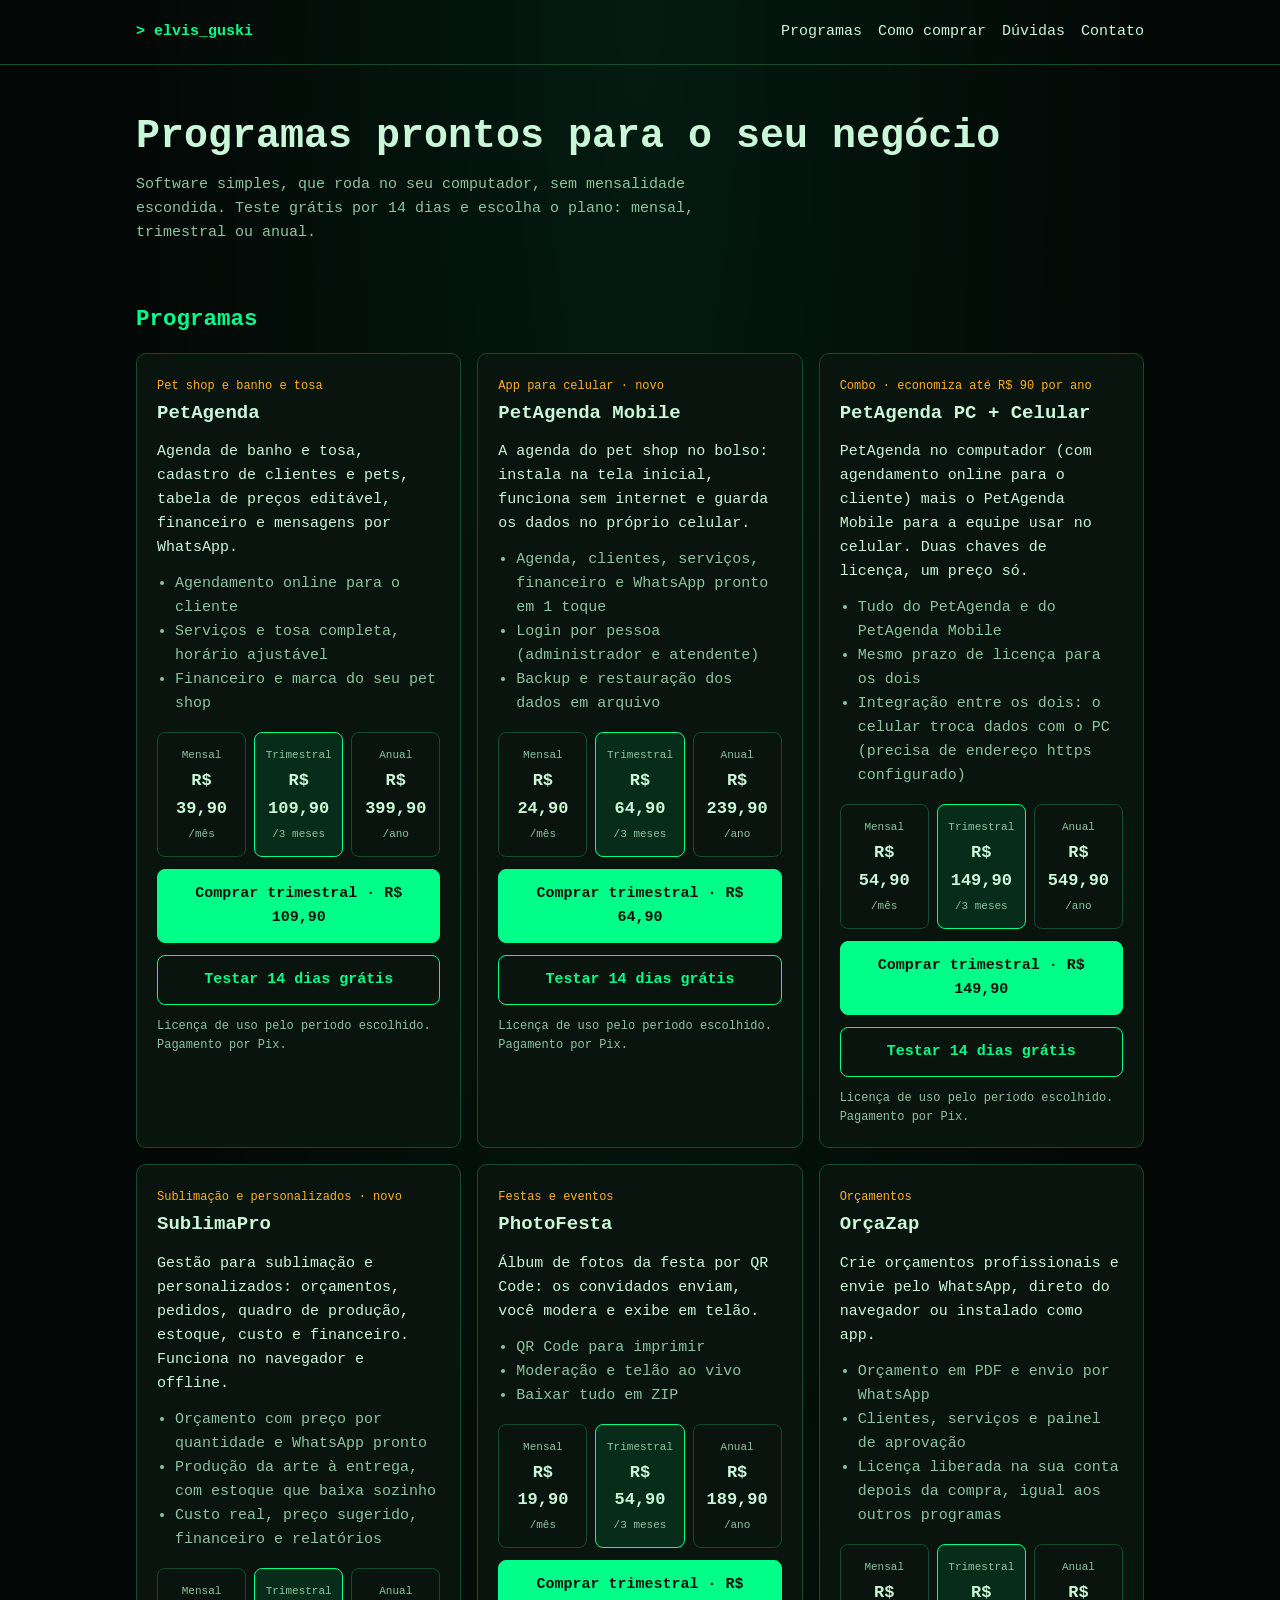
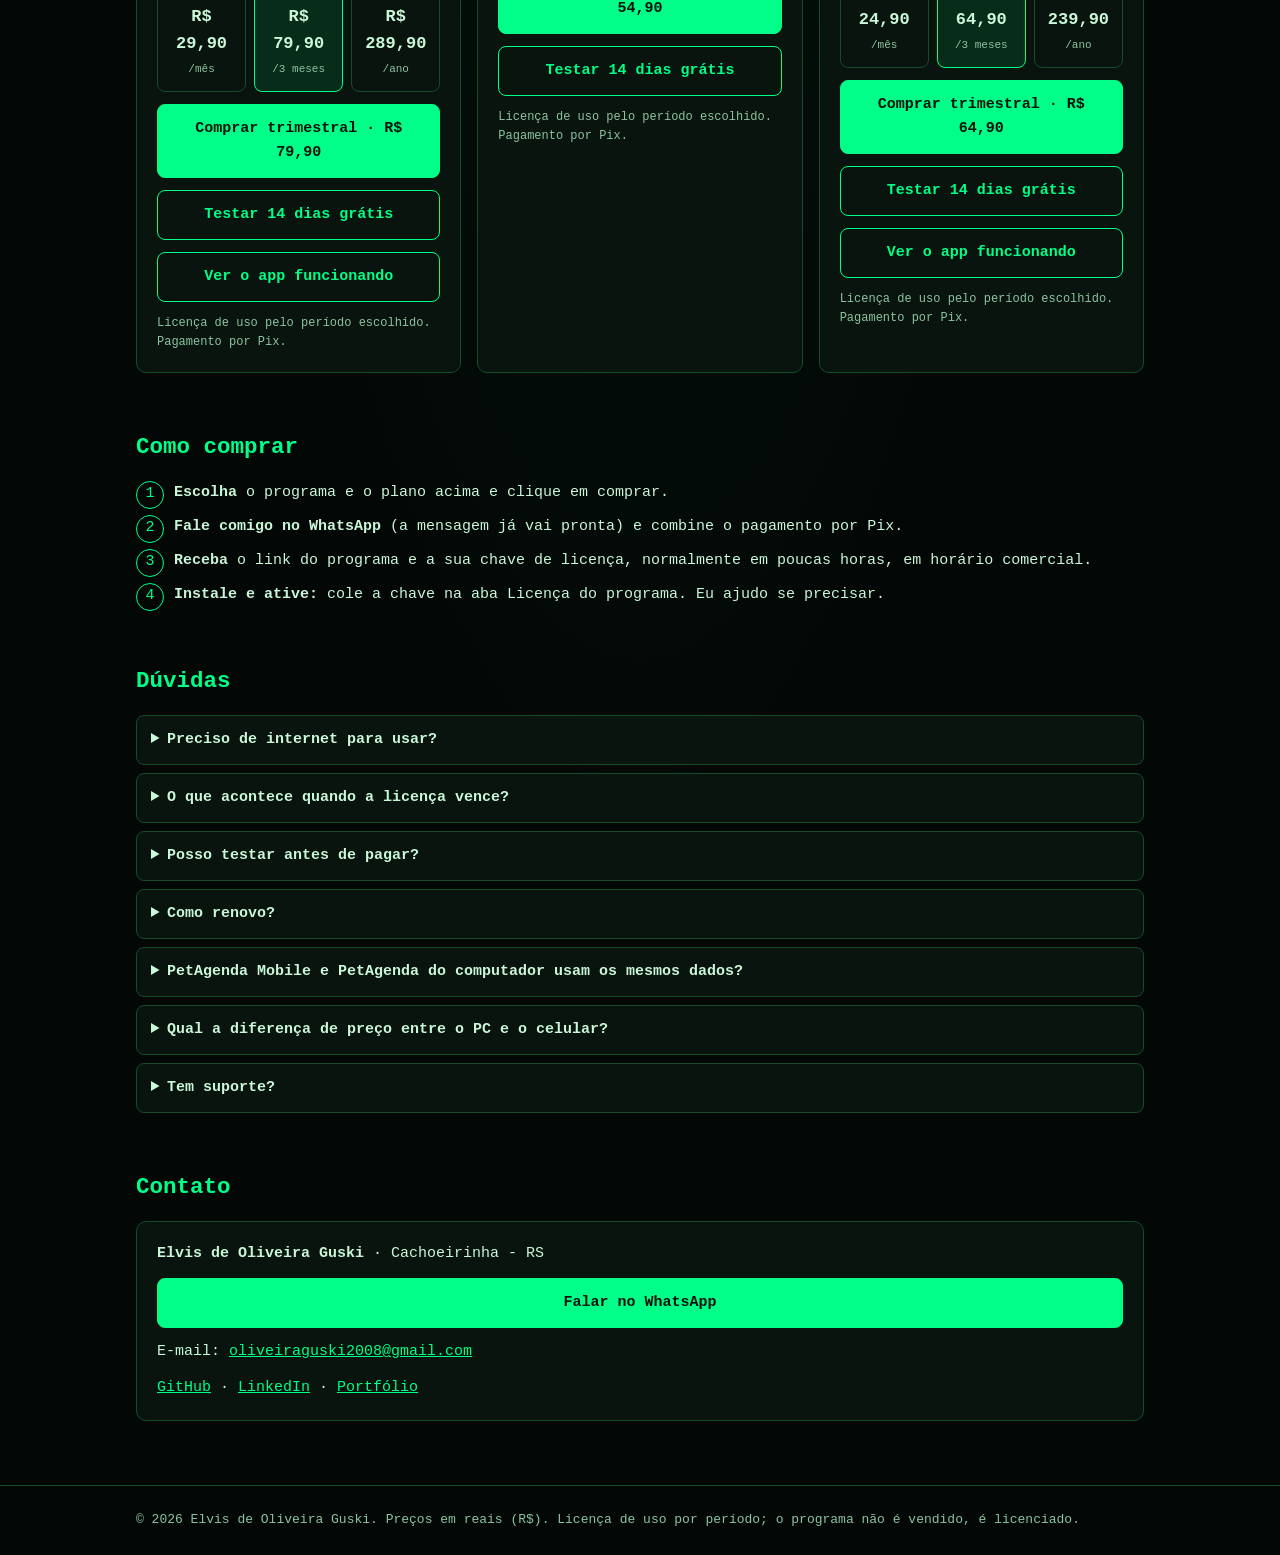
==== commit c439f1d7: "Portfólio: SublimaPro e OrçaZap na galeria, novos cartões, tecnologias, links corrigidos, tema das p" ====
--- a/loja/index.html
+++ b/loja/index.html
@@ -108,8 +108,12 @@
       planos:{ mensal:{preco:24.9,link:""}, trimestral:{preco:64.9,link:""}, anual:{preco:239.9,link:""} } },
     { id:"petagenda-combo", nome:"PetAgenda PC + Celular", tag:"Combo · economiza até R$ 90 por ano",
       desc:"PetAgenda no computador (com agendamento online para o cliente) mais o PetAgenda Mobile para a equipe usar no celular. Duas chaves de licença, um preço só.",
-      itens:["Tudo do PetAgenda e do PetAgenda Mobile","Mesmo prazo de licença para os dois","Cada aparelho guarda os próprios dados (não sincronizam entre si)"],
+      itens:["Tudo do PetAgenda e do PetAgenda Mobile","Mesmo prazo de licença para os dois","Integração entre os dois: o celular troca dados com o PC (precisa de endereço https configurado)"],
       planos:{ mensal:{preco:54.9,link:""}, trimestral:{preco:149.9,link:""}, anual:{preco:549.9,link:""} } },
+    { id:"sublimapro", nome:"SublimaPro", tag:"Sublimação e personalizados · novo",
+      desc:"Gestão para sublimação e personalizados: orçamentos, pedidos, quadro de produção, estoque, custo e financeiro. Funciona no navegador e offline.",
+      itens:["Orçamento com preço por quantidade e WhatsApp pronto","Produção da arte à entrega, com estoque que baixa sozinho","Custo real, preço sugerido, financeiro e relatórios"],
+      planos:{ mensal:{preco:29.9,link:""}, trimestral:{preco:79.9,link:""}, anual:{preco:289.9,link:""} }, demo:"https://sublimapro-peach.vercel.app" },
     { id:"photofesta", nome:"PhotoFesta", tag:"Festas e eventos",
       desc:"Álbum de fotos da festa por QR Code: os convidados enviam, você modera e exibe em telão.",
       itens:["QR Code para imprimir","Moderação e telão ao vivo","Baixar tudo em ZIP"],
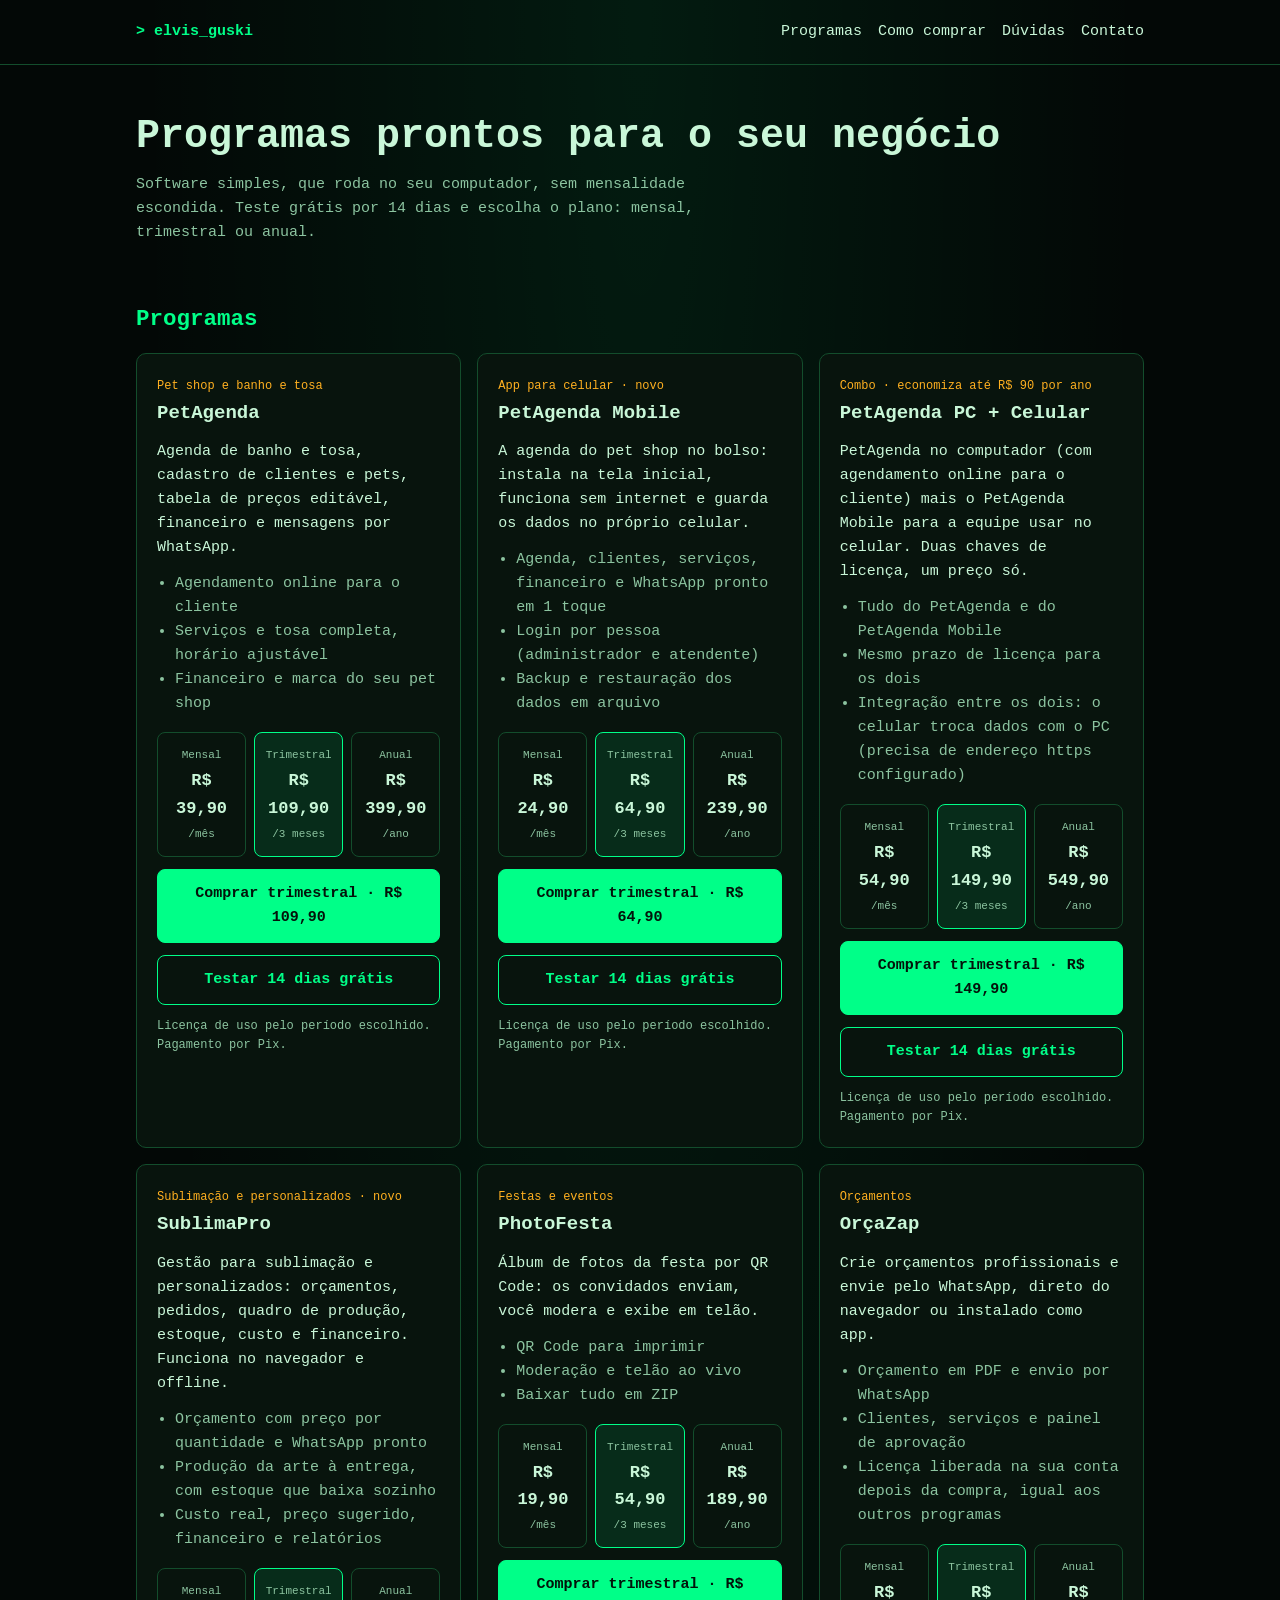
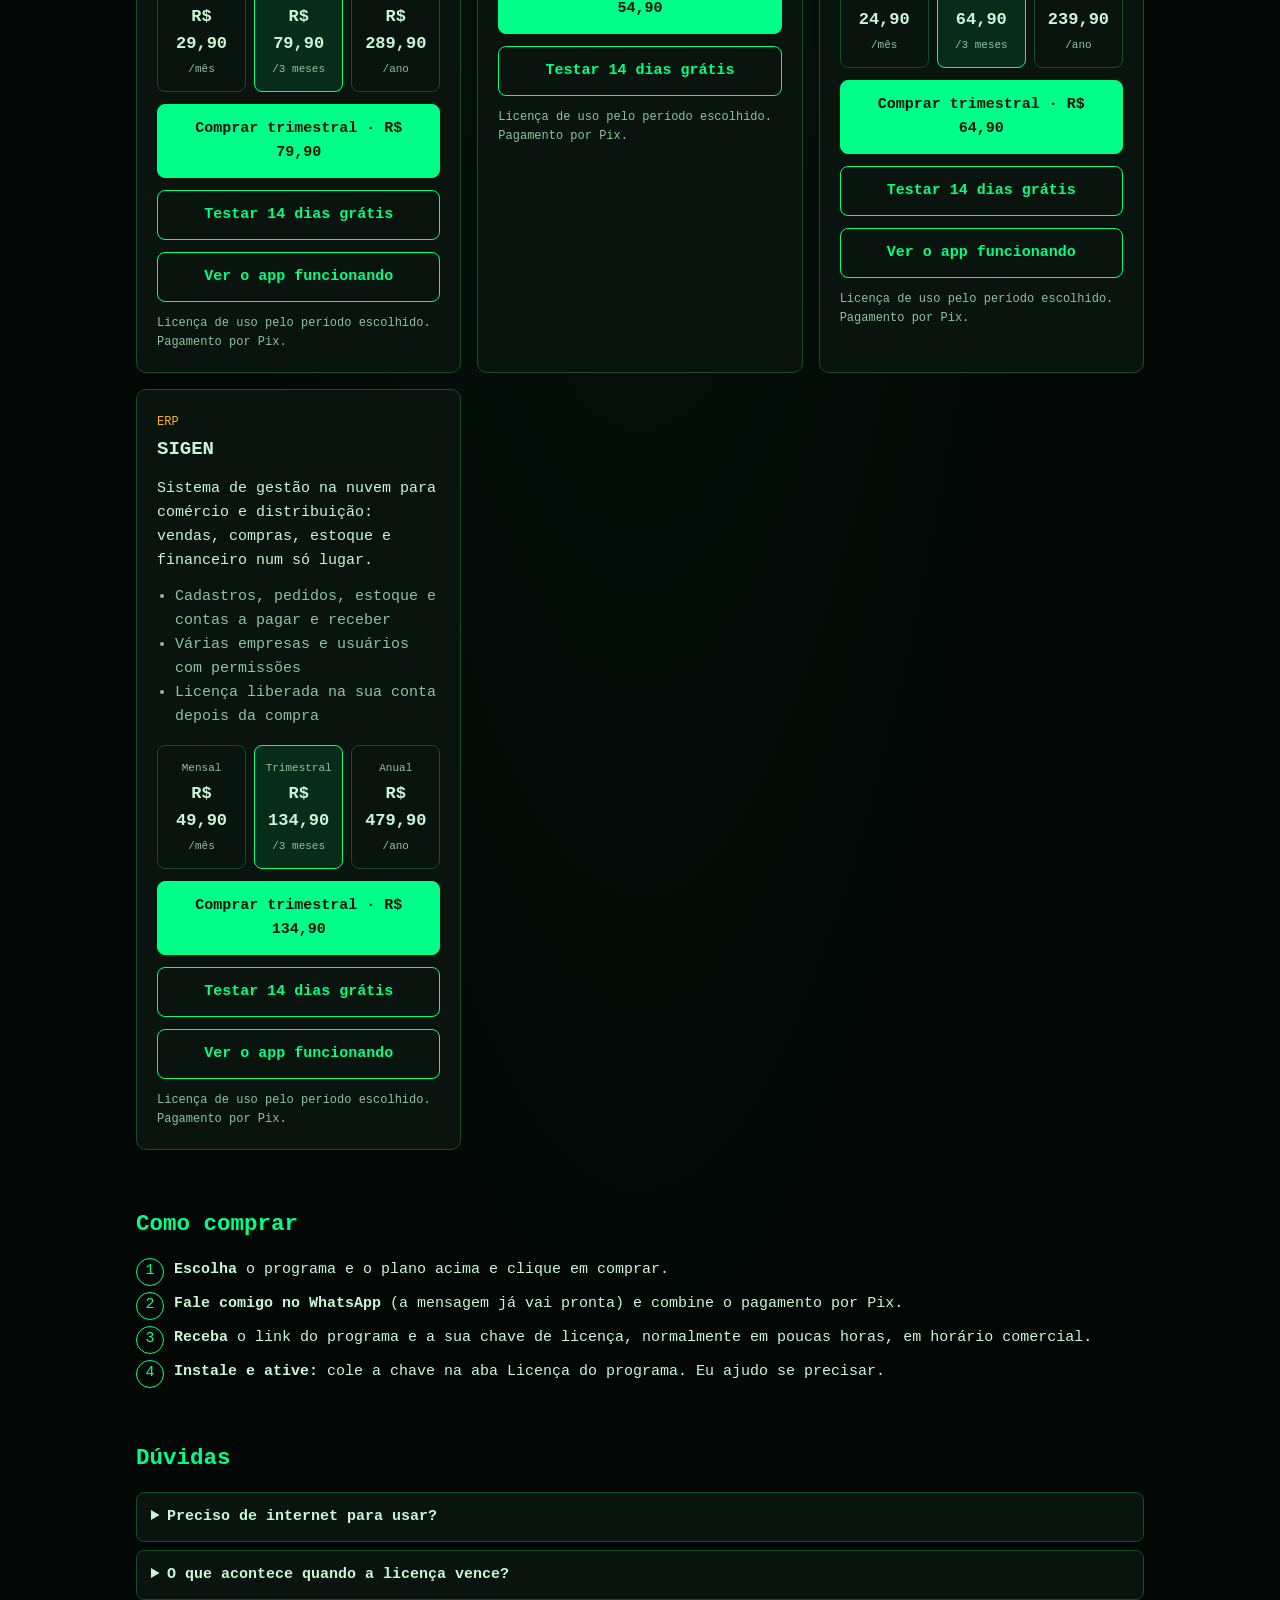
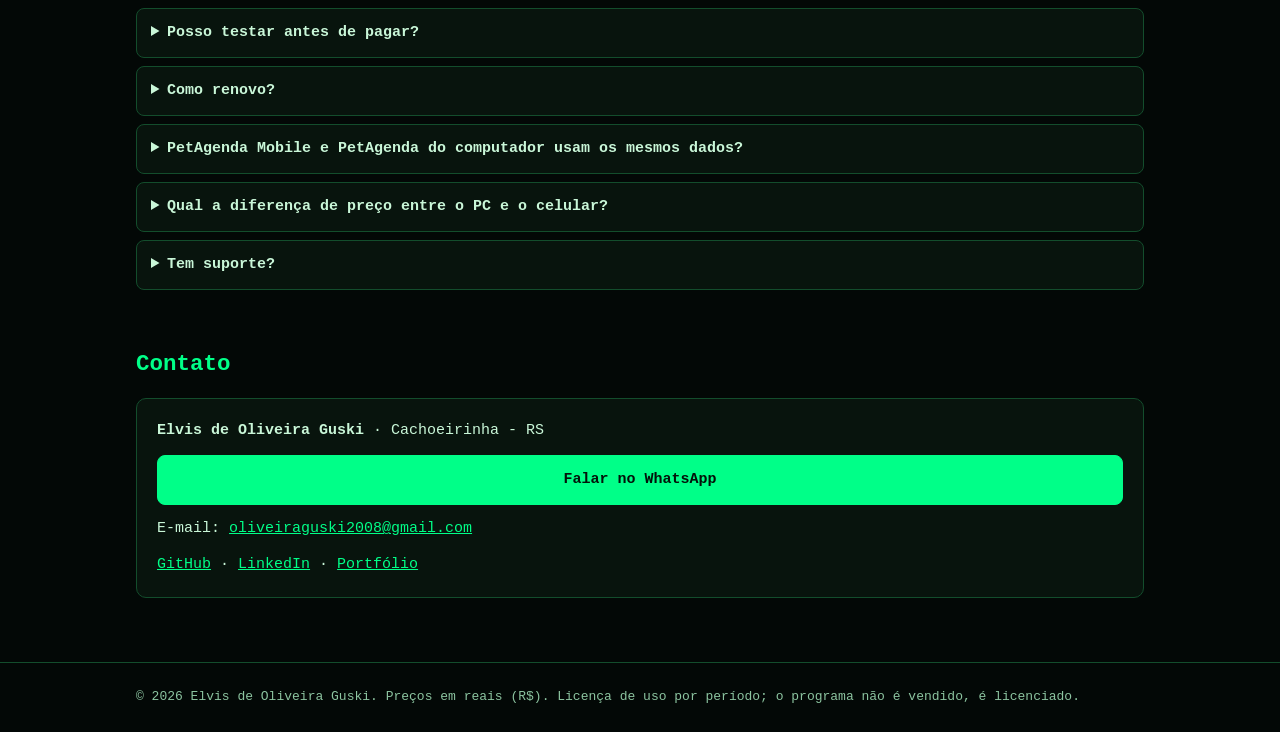
==== commit eea2effa: "Portfólio e loja: SIGEN (ERP na nuvem) com cartão, seção em Sistemas e planos Co-Authored-By: Claude" ====
--- a/loja/index.html
+++ b/loja/index.html
@@ -4,7 +4,7 @@
 <meta charset="utf-8">
 <meta name="viewport" content="width=device-width, initial-scale=1">
 <title>Elvis Guski | Programas</title>
-<meta name="description" content="PetAgenda, PetAgenda Mobile, PhotoFesta e OrçaZap: programas prontos para o seu negócio, com licença mensal, trimestral ou anual.">
+<meta name="description" content="PetAgenda, PetAgenda Mobile, PhotoFesta, OrçaZap e SIGEN: programas prontos para o seu negócio, com licença mensal, trimestral ou anual.">
 <style>
 :root{--bg:#030806;--card:#08140d;--line:#134d2c;--neon:#00ff88;--text:#c9f7d8;--muted:#8cc4a0;--amber:#ffb020;
 --mono:ui-monospace,"JetBrains Mono","Cascadia Code",Consolas,monospace}
@@ -121,7 +121,11 @@
     { id:"orcazap", nome:"OrçaZap", tag:"Orçamentos",
       desc:"Crie orçamentos profissionais e envie pelo WhatsApp, direto do navegador ou instalado como app.",
       itens:["Orçamento em PDF e envio por WhatsApp","Clientes, serviços e painel de aprovação","Licença liberada na sua conta depois da compra, igual aos outros programas"],
-      planos:{ mensal:{preco:24.9,link:""}, trimestral:{preco:64.9,link:""}, anual:{preco:239.9,link:""} }, demo:"https://orcazap-seven.vercel.app" }
+      planos:{ mensal:{preco:24.9,link:""}, trimestral:{preco:64.9,link:""}, anual:{preco:239.9,link:""} }, demo:"https://orcazap-seven.vercel.app" },
+    { id:"sigen", nome:"SIGEN", tag:"ERP",
+      desc:"Sistema de gestão na nuvem para comércio e distribuição: vendas, compras, estoque e financeiro num só lugar.",
+      itens:["Cadastros, pedidos, estoque e contas a pagar e receber","Várias empresas e usuários com permissões","Licença liberada na sua conta depois da compra"],
+      planos:{ mensal:{preco:49.9,link:""}, trimestral:{preco:134.9,link:""}, anual:{preco:479.9,link:""} }, demo:"https://sigen-erp.vercel.app" }
   ]
 };
 
